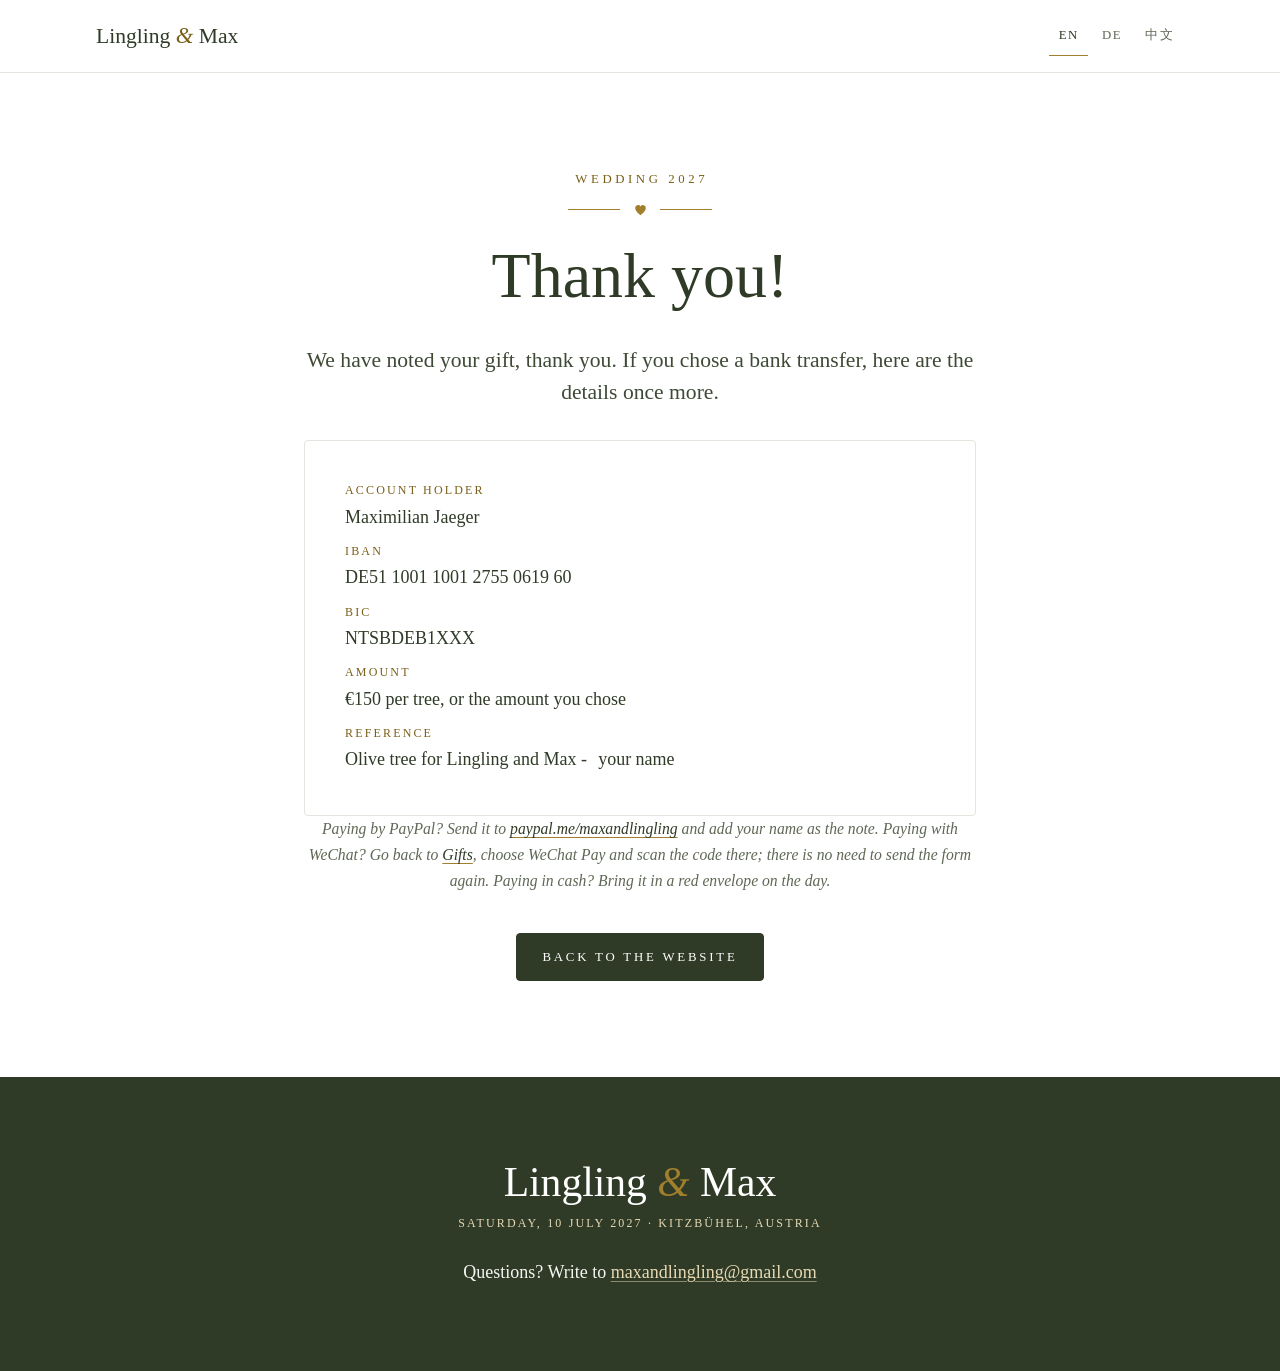
==== thanks-trees.html @ e408e4a8 "Fixes from the review of WeChat Pay, the rooms question and the QR codes - RSVP: the rooms question " ====
<!DOCTYPE html>
<html lang="en" class="no-js">
<head>
  <meta charset="utf-8">
  <meta name="viewport" content="width=device-width, initial-scale=1">
  <title>Thank you for your gift — Lingling &amp; Max</title>
  <meta name="description" content="Your gift has been noted by Lingling and Max.">
  <meta name="robots" content="noindex">
  <meta name="color-scheme" content="only light">
  <meta name="theme-color" content="#ffffff">
  <link rel="icon" href="images/favicon.png" type="image/png" sizes="32x32">
  <link rel="icon" href="images/favicon.svg" type="image/svg+xml">
  <link rel="apple-touch-icon" href="images/apple-touch-icon.png">
  <script src="js/head.js"></script>
  <link rel="stylesheet" href="css/styles.css">
</head>
<body>
<header class="site-header">
  <div class="site-header__inner">
    <a class="brand" href="/">Lingling <span class="amp">&amp;</span> Max</a>
    <div class="lang-toggle js-only" role="group" aria-label="Language / Sprache / 语言">
      <button type="button" class="lang-toggle__btn" data-set-lang="en" aria-pressed="true">EN</button>
      <button type="button" class="lang-toggle__btn" data-set-lang="de" aria-pressed="false">DE</button>
      <button type="button" class="lang-toggle__btn" data-set-lang="zh" aria-pressed="false">中文</button>
    </div>
  </div>
</header>

<main class="page" id="main">
  <div class="page__card">
    <p class="eyebrow"><span lang="en">Wedding 2027</span><span lang="de">Hochzeit 2027</span><span lang="zh-Hans">2027 婚礼</span></p>
    <div class="ornament" aria-hidden="true"><span></span><svg viewBox="0 0 24 24" width="15" height="15"><path d="M12 21s-8.5-5.4-8.5-11.3A4.6 4.6 0 0 1 12 7a4.6 4.6 0 0 1 8.5 2.7C20.5 15.6 12 21 12 21z" fill="currentColor"/></svg><span></span></div>
    <h1><span lang="en">Thank you!</span><span lang="de">Danke!</span><span lang="zh-Hans">谢谢！</span></h1>
    <p class="lead" lang="en">We have noted your gift, thank you. If you chose a bank transfer, here are the details once more.</p>
    <p class="lead" lang="de">Wir haben euer Geschenk notiert, danke. Falls ihr per Überweisung zahlt, hier noch einmal die Daten.</p>
    <p class="lead" lang="zh-Hans">我们已记下您的心意，谢谢。如果您选择银行转账，这里再列一次转账信息。</p>
    <dl class="bank panel">
      <div class="bank__row"><dt><span lang="en">Account holder</span><span lang="de">Kontoinhaber</span><span lang="zh-Hans">收款人</span></dt><dd>Maximilian Jaeger</dd></div>
      <div class="bank__row"><dt>IBAN</dt><dd>DE51 1001 1001 2755 0619 60</dd></div>
      <div class="bank__row"><dt>BIC</dt><dd>NTSBDEB1XXX</dd></div>
      <div class="bank__row"><dt><span lang="en">Amount</span><span lang="de">Betrag</span><span lang="zh-Hans">金额</span></dt><dd><span lang="en">€150 per tree, or the amount you chose</span><span lang="de">150 € pro Baum oder euer gewählter Betrag</span><span lang="zh-Hans">每棵 150 欧元，或您自选的金额</span></dd></div>
      <div class="bank__row"><dt><span lang="en">Reference</span><span lang="de">Verwendungszweck</span><span lang="zh-Hans">转账附言</span></dt><dd data-reference>Olive tree for Lingling and Max - <span lang="en">your name</span><span lang="de">euer Name</span><span lang="zh-Hans">您的名字</span></dd></div>
    </dl>
    <p class="note"><span lang="en">Paying by PayPal? Send it to <a data-paypal="https://paypal.me/maxandlingling" href="https://paypal.me/maxandlingling" target="_blank" rel="noopener">paypal.me/maxandlingling</a> and add your name as the note. Paying with WeChat? Go back to <a href="/#gifts">Gifts</a>, choose WeChat Pay and scan the code there; there is no need to send the form again. Paying in cash? Bring it in a red envelope on the day.</span><span lang="de">Ihr zahlt per PayPal? Sendet den Betrag an <a data-paypal="https://paypal.me/maxandlingling" href="https://paypal.me/maxandlingling" target="_blank" rel="noopener">paypal.me/maxandlingling</a> und gebt euren Namen als Nachricht an. Ihr zahlt mit WeChat? Geht zurück zu <a href="/#gifts">Geschenke</a>, wählt WeChat Pay und scannt dort den Code; das Formular müsst ihr nicht noch einmal senden. Bar? Bringt den Umschlag am Hochzeitstag mit.</span><span lang="zh-Hans">用 PayPal？请付款至 <a data-paypal="https://paypal.me/maxandlingling" href="https://paypal.me/maxandlingling" target="_blank" rel="noopener">paypal.me/maxandlingling</a>，并在备注中写上您的名字。用微信支付？请回到<a href="/#gifts">“礼物”</a>部分，选择“微信支付”后扫描收款码，无需再次提交表单。付现金？婚礼当天带上红包即可。</span></p>
    <figure class="bank__qr pay__qr pay__qr--wechat" data-wechat-code hidden>
      <img src="images/wechat-pay-qr.jpg" alt="WeChat Pay QR code of Lingling" data-alt-de="WeChat-Pay-QR-Code von Lingling" data-alt-zh="Lingling 的微信收款码" width="468" height="500" loading="lazy" decoding="async">
      <figcaption><span lang="en">WeChat Pay · Lingling</span><span lang="de">WeChat Pay · Lingling</span><span lang="zh-Hans">微信支付 · Lingling</span></figcaption>
    </figure>
    <a class="btn btn--primary" href="/"><span lang="en">Back to the website</span><span lang="de">Zurück zur Website</span><span lang="zh-Hans">返回网站</span></a>
  </div>
</main>

<footer class="site-footer">
  <div class="container center">
    <p class="site-footer__names">Lingling <span class="amp">&amp;</span> Max</p>
    <p class="site-footer__date"><span lang="en">Saturday, 10 July 2027 · Kitzbühel, Austria</span><span lang="de">Samstag, 10. Juli 2027 · Kitzbühel, Österreich</span><span lang="zh-Hans">2027年7月10日 星期六 · 奥地利基茨比厄尔</span></p>
    <p class="site-footer__contact"><span lang="en">Questions? Write to</span><span lang="de">Fragen? Schreibt an</span><span lang="zh-Hans">有问题？请写信至</span> <a href="mailto:maxandlingling@gmail.com">maxandlingling@gmail.com</a></p>
  </div>
</footer>
<script src="js/main.js" defer></script>
</body>
</html>
---- css/styles.css ----
/* =====================================================================
   Lingling & Max — Wedding 2027
   Plain CSS, no build step, system fonts only.
   Design language (from Lingling's invitation, on white paper): white
   and a whisper of green-grey, deep forest green serif, gold reserved
   for the ampersand, the ornaments and the timeline; hairlines instead
   of shadows; letter-spaced capitals for eyebrows, navigation, buttons.
   Tokens and rules are documented in DESIGN_SYSTEM.md.
   ===================================================================== */

:root {
  /* paper */
  --paper: #ffffff;
  --paper-tint: #f4f6f1;      /* alternating sections: a breath of green-grey, not cream */
  --paper-sage: #e9ecdf;      /* RSVP band and selected choices */
  --paper-rgb: 255 255 255;

  /* ink — contrast on white: green 12.3:1, green-body 9.4:1, green-muted 5.7:1, gold-text 6.0:1 */
  --green: #2f3b27;
  --green-deep: #243020;
  --green-body: #3f4a36;
  --green-muted: #5f6856;
  --gold-text: #7a5f18;       /* gold for small text */
  --gold: #a17f2c;            /* the ampersand, rules, hearts, timeline: 3.8:1 on white */
  --gold-ink: var(--gold);
  --gold-pale: #e6d9b4;       /* footer links on green */
  --sage: #8a9a6b;            /* icons, illustration */

  /* lines */
  --line: #e3e6de;            /* structural hairline on white */
  --line-strong: #8f978a;     /* input borders, 3.0:1 on white */

  /* type */
  --font-serif: Baskerville, "Palatino Linotype", "Book Antiqua", Palatino, Garamond, Georgia, "Times New Roman", "Songti SC", "Songti TC", "Noto Serif CJK SC", "Source Han Serif SC", SimSun, serif;
  --fs-body: 1.125rem;
  --fs-display: clamp(2.85rem, .6rem + 9vw, 7.75rem);
  --fs-1: clamp(2.1rem, 1.5rem + 2.6vw, 3.2rem);
  --fs-2: clamp(1.9rem, 1.5rem + 1.6vw, 2.6rem);
  --fs-3: clamp(1.55rem, 1.25rem + 1.2vw, 2.1rem);
  --fs-4: 1.3rem;
  --fs-lead: clamp(1.15rem, 1.05rem + .5vw, 1.35rem);
  --label-s: .75rem;  --track-s: .18em;   /* metadata: card meta, dress label, bank dt, countdown, tab dates */
  --label-m: .8rem;   --track-m: .22em;   /* navigation, buttons */
  --label-l: .8rem;   --track-l: .28em;   /* eyebrows */

  /* space */
  --s1: .25rem; --s2: .5rem; --s3: .75rem; --s4: 1rem; --s5: 1.5rem; --s6: 2rem; --s7: 3rem; --s8: 4rem;
  --space-section: clamp(4rem, 3rem + 5vw, 7rem);
  --space-head: clamp(2rem, 1.5rem + 2vw, 3.25rem);
  --pad-panel: clamp(1.5rem, 1rem + 2vw, 2.5rem);

  /* layout */
  --container: 72rem;
  --narrow: 48rem;
  --measure: 42rem;
  --radius: 4px;
  --radius-s: 2px;
  --shadow-header: 0 8px 24px -20px rgba(47, 59, 39, .5);
  --focus-ring: 2px solid var(--gold-text);
  --sky-pale: #f3f6f7;
  --sky: #d6e3ec;
  --ease: cubic-bezier(.2, .7, .2, 1);
  --header-h: 5.75rem;        /* two-row header on small screens */
}
@media (min-width: 66em) { :root { --header-h: 4.5rem; } }

/* ---------- Reset & base ---------- */
*, *::before, *::after { box-sizing: border-box; }

html {
  color-scheme: only light;
  -webkit-text-size-adjust: 100%;
  scroll-padding-top: calc(var(--header-h) + .75rem);
}
@media (prefers-reduced-motion: no-preference) { html { scroll-behavior: smooth; } }

body {
  margin: 0;
  background: var(--paper);
  color: var(--green-body);
  font-family: var(--font-serif);
  font-size: var(--fs-body);
  line-height: 1.65;
  overflow-x: hidden;
}

img, svg { display: block; max-width: 100%; }
img { height: auto; }
[hidden] { display: none !important; }

h1, h2, h3, h4 {
  font-family: var(--font-serif);
  font-weight: 400;
  line-height: 1.1;
  margin: 0 0 .5em;
  color: var(--green);
  text-wrap: balance;
}
h2 { font-size: var(--fs-1); }
h3 { font-size: var(--fs-2); }
h4 { font-size: var(--fs-4); }

p { margin: 0 0 1em; }
p:last-child { margin-bottom: 0; }

a { color: var(--green); text-decoration-color: var(--gold); text-decoration-thickness: 1px; text-underline-offset: .18em; }
a:hover { color: var(--gold-text); text-decoration-color: currentColor; }

:focus-visible { outline: 2px solid var(--gold-text); outline-offset: 3px; }
::selection { background: var(--paper-sage); }

.amp { font-style: italic; color: var(--gold-ink); font-weight: 400; }
.brand .amp, .welcome__sign .amp { color: var(--gold-text); } /* text-size ampersands need 4.5:1 */
.center { text-align: center; }
.visually-hidden { position: absolute; width: 1px; height: 1px; margin: -1px; padding: 0; overflow: hidden; clip: rect(0 0 0 0); white-space: nowrap; border: 0; }

.container { width: 100%; max-width: var(--container); margin-inline: auto; padding-inline: var(--s4); }
.container--narrow { max-width: var(--narrow); }
.container--measure { max-width: var(--measure); }
@media (min-width: 40em) { .container { padding-inline: var(--s6); } }

/* Letter-spaced capitals: the invitation's signature, in three sizes */
.eyebrow {
  font-size: var(--label-l); letter-spacing: var(--track-l); text-transform: uppercase;
  color: var(--gold-text); margin: 0 0 var(--s3); padding-left: var(--track-l);
}

.lead {
  font-size: var(--fs-lead);
  line-height: 1.5;
  color: var(--green-body);
  text-wrap: pretty;
}
.lead--quote { font-style: italic; color: var(--green-muted); }
.note { font-style: italic; color: var(--green-muted); font-size: .98rem; }

.address { color: var(--green-muted); line-height: 1.5; }
.code {
  font-family: var(--font-serif); letter-spacing: .14em; color: var(--green);
  background: var(--paper-sage); border: 1px solid var(--line); border-radius: var(--radius-s);
  padding: .1em .5em; white-space: nowrap;
}

/* Gold rule with a heart: bookends (hero, RSVP, footer) */
.ornament { display: flex; align-items: center; justify-content: center; gap: .8rem; color: var(--gold); margin: 0 0 var(--s5); }
.ornament span { display: block; width: 3.25rem; height: 1px; background: currentColor; }
.ornament svg { flex: none; }

/* Panels: one base for every card */
.panel { background: var(--paper); border: 1px solid var(--line); border-radius: var(--radius); padding: var(--pad-panel); }

/* ---------- Language switching ----------
   Each text exists three times (en, de, zh-Hans). Inactive copies are hidden; JS sets <html data-lang>.
   `display: revert` restores the browser default for the element (block for <p>, inline for <span>…). */
body [lang="de"], body [lang|="zh"] { display: none; }
html[data-lang="de"] body [lang="en"], html[data-lang="de"] body [lang|="zh"] { display: none; }
html[data-lang="de"] body [lang="de"] { display: revert; }
html[data-lang="zh"] body [lang="en"], html[data-lang="zh"] body [lang="de"] { display: none; }
html[data-lang="zh"] body [lang|="zh"] { display: revert; }
/* Chinese: no synthesised italics, lighter tracking, a 12 px floor */
html[data-lang="zh"] body { font-style: normal; }
html[data-lang="zh"] [lang|="zh"], html[data-lang="zh"] .form__input::placeholder, html[data-lang="zh"] .lead--quote, html[data-lang="zh"] .note { font-style: normal; }
html[data-lang="zh"] { --track-s: .1em; --track-m: .14em; --track-l: .18em; --label-s: .8rem; --label-m: .85rem; font-synthesis-style: none; }
html[data-lang="zh"] :is(h1, h2, h3, h4) { line-height: 1.25; }
html[data-lang="zh"] .hero__date { letter-spacing: .15em; padding-left: .15em; }

/* ---------- JS availability ---------- */
.no-js .js-only { display: none !important; }

/* ---------- Skip link ---------- */
.skip-link {
  position: absolute; left: var(--s4); top: -4rem; z-index: 100;
  background: var(--green); color: var(--paper); padding: .6rem 1rem; border-radius: var(--radius); text-decoration: none;
  transition: top .2s var(--ease);
}
.skip-link:focus { top: var(--s4); }

/* ---------- Header / nav ---------- */
.site-header {
  position: sticky; top: 0; z-index: 50;
  background: rgb(var(--paper-rgb) / .9);
  -webkit-backdrop-filter: blur(12px);
  backdrop-filter: blur(12px);
  border-bottom: 1px solid var(--line);
  transition: box-shadow .3s var(--ease);
}
.site-header.is-scrolled { box-shadow: var(--shadow-header); }

.site-header__inner {
  max-width: var(--container); margin-inline: auto;
  display: grid; grid-template-columns: 1fr auto auto; align-items: center; column-gap: var(--s3);
  padding: .55rem var(--s4) 0;
}
.brand { font-size: 1.35rem; color: var(--green); text-decoration: none; white-space: nowrap; line-height: 1; }
.brand .amp { font-size: 1.05em; }

.site-header__rsvp { font-size: var(--label-s); letter-spacing: var(--track-s); padding: .55rem .9rem; white-space: nowrap; }
.lang-toggle { flex-shrink: 0; }

.lang-toggle { display: inline-flex; gap: var(--s1); }
.lang-toggle__btn {
  appearance: none; border: 0; background: transparent; font: inherit;
  font-size: var(--label-m); letter-spacing: .12em; padding: .55rem .6rem; min-height: 2.5rem;
  color: var(--green-muted); cursor: pointer; border-bottom: 1px solid transparent;
  transition: color .2s var(--ease), border-color .2s var(--ease);
}
.lang-toggle__btn[aria-pressed="true"] { color: var(--green); border-bottom-color: var(--gold); }
.lang-toggle__btn:not([aria-pressed="true"]):hover { color: var(--green); }

.site-nav {
  grid-column: 1 / -1; overflow-x: auto; -webkit-overflow-scrolling: touch; scrollbar-width: none;
  margin-inline: calc(-1 * var(--s4)); padding-inline: var(--s4);
  -webkit-mask-image: linear-gradient(90deg, transparent, #000 1rem, #000 calc(100% - 1.5rem), transparent);
  mask-image: linear-gradient(90deg, transparent, #000 1rem, #000 calc(100% - 1.5rem), transparent);
}
.site-nav::-webkit-scrollbar { display: none; }
.site-nav__list { list-style: none; margin: 0; padding: 0; display: flex; gap: var(--s1); width: max-content; }
.site-nav__list a {
  display: inline-block; padding: .55rem .5rem .65rem;
  font-size: var(--label-m); letter-spacing: var(--track-m); text-transform: uppercase;
  color: var(--green); text-decoration: none; border-bottom: 1px solid transparent; white-space: nowrap;
  transition: color .2s var(--ease), border-color .2s var(--ease);
}
.site-nav__list a:hover { color: var(--gold-text); }
.site-nav__list a:focus-visible { outline-offset: -3px; }
.site-nav__list a[aria-current] { color: var(--gold-text); border-bottom-color: var(--gold); }
.site-nav__list a .site-nav__long { display: none; }

@media (min-width: 66em) {
  .site-header__inner { grid-template-columns: auto minmax(0, 1fr) auto auto; padding: 0 var(--s6); min-height: 4.5rem; }
  .brand { grid-column: 1; }
  .site-nav { grid-column: 2; grid-row: 1; justify-self: center; max-width: 100%; min-width: 0; margin: 0; padding: 0 var(--s4); }
  .site-nav__list { gap: .35rem; }
  .site-nav__list a { padding: 1.55rem .65rem; }
  .site-nav__list a .site-nav__long { display: inline; }
  .site-nav__list a .site-nav__short { display: none; }
  .site-header__rsvp { grid-column: 3; }
  .lang-toggle { grid-column: 4; }
}

/* ---------- Hero ----------
   Text on white, the landscape as a band underneath (like the card). */
.hero {
  --band: clamp(16rem, 91vw, 44rem);
  position: relative; isolation: isolate; overflow: hidden; text-align: center;
  display: grid; grid-template-rows: 1fr var(--band);
  min-height: calc(100vh - var(--header-h));
  min-height: calc(100svh - var(--header-h));
  background: linear-gradient(180deg, var(--paper) 0%, var(--sky-pale) 55%, var(--sky) 100%);
}
.hero__art { grid-row: 2; width: 100%; height: var(--band); object-fit: cover; object-position: center 35%; }
.hero::before {
  content: ""; position: absolute; left: 0; right: 0; z-index: 1; pointer-events: none;
  top: calc(100% - var(--band) - 1px); height: clamp(4rem, 12vw, 9rem);
  background: linear-gradient(180deg, var(--sky) 0%, rgba(214, 227, 236, 0) 100%);
}
.hero__olive { position: absolute; z-index: 0; width: clamp(7rem, 11vw, 10rem); opacity: .6; }
.hero__olive--left { left: -1.25rem; top: 1rem; transform: rotate(8deg); }
.hero__olive--right { right: -1.25rem; top: 1rem; transform: scaleX(-1) rotate(8deg); }
@media (max-width: 49.99em) { .hero__olive { display: none; } }

.hero__content {
  grid-row: 1; align-self: center; justify-self: center; max-width: 58rem;
  padding: clamp(2.5rem, 1.5rem + 3vw, 4rem) var(--s4) var(--s6);
}
.hero__eyebrow { margin-bottom: var(--s4); }
.ornament--hero { margin-bottom: var(--s5); }
.hero__names { font-size: var(--fs-display); line-height: 1; margin: 0 0 .2em; letter-spacing: -.01em; }
.hero__names .amp { font-size: .92em; margin-inline: .02em; }
.hero__date {
  font-size: clamp(1.1rem, 1rem + .8vw, 1.6rem); letter-spacing: .28em; text-transform: uppercase; color: var(--gold-text);
  margin: 0 0 var(--s4); padding-left: .28em;
}
.hero__headline { font-style: italic; font-size: clamp(1.3rem, 1.1rem + 1vw, 1.9rem); color: var(--green); margin: 0 0 var(--s3); }
.hero__place { color: var(--green-muted); margin-bottom: var(--s5); }
.hero__place .nowrap { white-space: nowrap; }
.hero__place .hero__line { display: block; }

.countdown { display: flex; justify-content: center; gap: clamp(1rem, 5vw, 3rem); margin: 0 auto var(--s5); }
.countdown__unit { display: flex; flex-direction: column; align-items: center; min-width: 3.4rem; }
.countdown__value { font-size: clamp(2rem, 1.2rem + 3.6vw, 3.25rem); line-height: 1; font-variant-numeric: tabular-nums; color: var(--green); min-width: 2ch; text-align: center; }
.countdown__value[data-unit="days"] { min-width: 3ch; }
.countdown__label { font-size: var(--label-s); letter-spacing: var(--track-s); text-transform: uppercase; color: var(--gold-text); margin-top: .45rem; }
.countdown__done { font-style: italic; font-size: clamp(1.5rem, 1.2rem + 1.6vw, 2.25rem); color: var(--gold-text); margin-bottom: var(--s5); }

.hero__actions { display: flex; flex-wrap: wrap; justify-content: center; gap: var(--s3); }
.hero__actions .btn { flex: 1 1 11rem; max-width: 18rem; }

@media (prefers-reduced-motion: no-preference) {
  .hero__content > * { animation: rise .9s var(--ease) both; }
  .hero__content > :nth-child(2) { animation-delay: .06s; }
  .hero__content > :nth-child(3) { animation-delay: .12s; }
  .hero__content > :nth-child(4) { animation-delay: .18s; }
  .hero__content > :nth-child(5) { animation-delay: .24s; }
  .hero__content > :nth-child(n+6) { animation-delay: .32s; }
  @keyframes rise { from { opacity: 0; transform: translateY(12px); } to { opacity: 1; transform: none; } }
  .hero.is-settled .hero__content > * { animation: none; }
}

/* ---------- Buttons ---------- */
.btn {
  display: inline-flex; align-items: center; justify-content: center; gap: .55rem;
  padding: .95rem 1.6rem; border-radius: var(--radius);
  font: inherit; font-size: var(--label-m); letter-spacing: var(--track-m); text-transform: uppercase; line-height: 1.2;
  text-decoration: none; border: 1px solid transparent; cursor: pointer; min-height: 2.75rem;
  transition: background .2s var(--ease), color .2s var(--ease), border-color .2s var(--ease);
}
.btn--primary { background: var(--green); color: var(--paper); border-color: var(--green); }
.btn--primary:hover { background: var(--green-deep); color: #fff; }
.btn--ghost { background: var(--paper); color: var(--green); border-color: var(--green); }
.btn--ghost:hover { color: var(--gold-text); border-color: var(--gold-text); }
.btn--small { padding: .65rem 1.1rem; font-size: var(--label-s); letter-spacing: var(--track-s); min-height: 2.5rem; }
.btn__icon { flex: none; }
.btn[aria-busy="true"], .btn:disabled { opacity: .6; cursor: progress; }

/* ---------- Sections ---------- */
.section { padding: var(--space-section) 0; background: var(--section-bg, var(--paper)); }
.section--tint { --section-bg: var(--paper-tint); }
.section--sage { --section-bg: var(--paper-sage); }
.section--compact { padding: var(--s7) 0; }
.section__head { margin-bottom: var(--space-head); }
.section__head .lead { max-width: var(--measure); margin-inline: auto; }
.section__head h2 { margin-bottom: var(--s3); }
.section__head .lead { margin-top: var(--s3); }

/* ---------- Welcome ---------- */
.welcome__text { max-width: var(--measure); margin-inline: auto; }
.welcome__sign { margin-top: var(--s5); font-style: italic; color: var(--green); }

/* ---------- Schedule: all days stacked ---------- */
.day { max-width: var(--narrow); margin-inline: auto; }
.day + .day { margin-top: var(--s7); padding-top: var(--s7); border-top: 1px solid var(--line); }
.day__head { margin-bottom: var(--s6); text-align: center; }
.day__title { font-size: var(--fs-2); margin-bottom: var(--s2); }
.day__meta { display: flex; flex-wrap: wrap; justify-content: center; gap: .25rem 1rem; color: var(--green-muted); margin-bottom: var(--s3); }
.day__time { color: var(--green); font-variant-numeric: tabular-nums; }
.dress {
  display: inline-flex; flex-wrap: wrap; justify-content: center; align-items: baseline; gap: .25rem .6rem;
  font-size: .98rem; color: var(--green-muted);
  border-top: 1px solid var(--line); border-bottom: 1px solid var(--line); padding: .45rem 1rem; text-wrap: balance;
}
.dress__label { font-size: var(--label-s); letter-spacing: var(--track-s); text-transform: uppercase; color: var(--gold-text); }

/* Timeline — times on the left, a gold line with icon medallions */
.timeline { list-style: none; margin: 0; padding: 0; position: relative; }
.timeline::before { content: ""; position: absolute; left: 5.9rem; top: 1.2rem; bottom: 1.2rem; width: 1px; background: var(--gold); opacity: .65; }
.timeline__item { display: grid; grid-template-columns: 4rem 1fr; gap: 3.3rem; padding: var(--s4) 0; position: relative; }
.timeline__icon {
  position: absolute; left: calc(5.9rem - 1.1rem); top: calc(var(--s4) + .15rem);
  width: 2.2rem; height: 2.2rem; border-radius: 50%; background: var(--paper); border: 1px solid var(--gold);
  display: grid; place-items: center; color: var(--sage);
}
.timeline__icon svg { width: 1.35rem; height: 1.35rem; }
.timeline__time { font-size: 1.2rem; line-height: 1.4; font-variant-numeric: tabular-nums; color: var(--green); text-align: right; }
.timeline__when { display: flex; flex-direction: column; align-items: flex-end; }
.timeline .timeline__time--word { display: block; font-size: var(--label-s); letter-spacing: var(--track-s); text-transform: uppercase; color: var(--gold-text); line-height: 1.35; padding-top: .45rem; max-width: 6.5rem; }
.timeline__until { font-size: var(--label-m); color: var(--green-muted); font-variant-numeric: tabular-nums; white-space: nowrap; }
.timeline__body { min-width: 0; padding-top: .2rem; }
.timeline__title { margin-bottom: .1rem; font-size: var(--fs-4); }
.timeline__place { font-size: var(--label-s); letter-spacing: var(--track-s); text-transform: uppercase; color: var(--gold-text); margin-bottom: .35rem; }
@media (min-width: 40em) {
  .timeline::before { left: 6.9rem; }
  .timeline__item { grid-template-columns: 4.75rem 1fr; gap: 3.7rem; padding: 1.15rem 0; }
  .timeline__icon { left: calc(6.9rem - 1.2rem); top: calc(1.15rem + .1rem); width: 2.4rem; height: 2.4rem; }
  .timeline__time { font-size: 1.4rem; line-height: 1.3; }
}

/* ---------- Venue & travel ---------- */
.venue { display: grid; gap: var(--s5); }
.venue__card .btn { margin-top: var(--s4); }
.venue__name { font-size: var(--fs-2); }
.travel__title { margin-bottom: var(--s5); font-size: var(--fs-3); }
.travel__list { margin: 0; display: grid; gap: var(--s5); }
.travel__item dt { display: flex; align-items: center; gap: .6rem; color: var(--green); font-size: 1.15rem; margin-bottom: .2rem; }
.travel__icon { color: var(--sage); flex: none; }
.travel__item dd { margin: 0; color: var(--green-body); padding-left: calc(22px + .6rem); }
@media (min-width: 50em) {
  .venue { grid-template-columns: minmax(0, 5fr) minmax(0, 7fr); gap: clamp(2rem, 2rem + 2vw, 4rem); align-items: start; }
}

/* ---------- Cards (hotels) ---------- */
.cards { list-style: none; margin: 0; padding: 0; display: grid; gap: var(--s5); }
.card { display: flex; flex-direction: column; gap: var(--s2); }
.card > p { margin: 0; }
.card__meta { font-size: var(--label-s); letter-spacing: var(--track-s); text-transform: uppercase; color: var(--gold-text); }
.card__title { margin-bottom: .1rem; font-size: var(--fs-3); }
.card > .card__links { display: flex; flex-wrap: wrap; gap: .25rem 1.1rem; margin-top: auto; padding-top: var(--s3); border-top: 1px solid var(--line); }
.card__links a { padding-block: .25rem; }
@media (min-width: 50em) {
  .cards { grid-template-columns: repeat(3, minmax(0, 1fr)); }
  .cards--2 { grid-template-columns: repeat(2, minmax(0, 1fr)); max-width: 54rem; margin-inline: auto; }
  .cards--1 { grid-template-columns: 1fr; max-width: 30rem; margin-inline: auto; }
}

/* ---------- Where to stay ---------- */
.stay { display: grid; gap: var(--s5); max-width: var(--narrow); margin-inline: auto; }
.stay__title { font-size: var(--fs-3); margin-bottom: var(--s3); }
.stay__code {
  color: var(--green); letter-spacing: .06em; background: var(--paper-sage); border: 1px solid var(--line);
  border-radius: var(--radius-s); padding: .1em .45em; -webkit-box-decoration-break: clone; box-decoration-break: clone;
}
.stay__list { margin: var(--s4) 0 0; display: grid; gap: .7rem; }
.stay__row { display: grid; gap: .1rem; }
.stay__row dt { font-size: var(--label-s); letter-spacing: var(--track-s); text-transform: uppercase; color: var(--gold-text); }
.stay__row dd { margin: 0; color: var(--green); overflow-wrap: anywhere; }
.stay__book .note, .stay__book .btn { margin-top: var(--s4); }
.stay__price { display: flex; flex-wrap: wrap; align-items: baseline; gap: .35rem .6rem; margin-bottom: var(--s3); }
.stay__amount { font-size: var(--fs-2); line-height: 1; color: var(--green); font-weight: 400; font-variant-numeric: tabular-nums; }
.stay__per { color: var(--green-muted); }
.stay__included { list-style: none; margin: 0 0 var(--s3); padding: 0; display: grid; gap: .3rem; }
.stay__included li { position: relative; padding-left: 1.4rem; }
.stay__included li::before { content: ""; position: absolute; left: 0; top: .8em; width: .7rem; height: 1px; background: var(--gold); }
.stay__capacity { color: var(--green-muted); font-size: .98rem; }
.stay__subtitle { margin: var(--s6) 0 0; }
.stay__policy dd { color: var(--green-body); }
.stay__closing { margin-top: var(--s5); font-style: italic; color: var(--green); }
html[data-lang="zh"] .stay__closing { font-style: normal; }
@media (min-width: 50em) {
  .stay { max-width: none; grid-template-columns: minmax(0, 5fr) minmax(0, 7fr); gap: clamp(2rem, 2rem + 2vw, 4rem); align-items: start; }
}

/* ---------- Gallery ---------- */
.gallery { list-style: none; margin: 0; padding: 0; display: grid; grid-template-columns: repeat(2, minmax(0, 1fr)); gap: var(--s3); }
.gallery__link { display: block; border-radius: var(--radius); overflow: hidden; background: var(--paper-tint); aspect-ratio: 4 / 3; border: 1px solid var(--line); padding: 4px; }
.gallery__link img { width: 100%; height: 100%; object-fit: cover; border-radius: var(--radius-s); }
.gallery__link:hover { border-color: var(--gold); }
.gallery__credit { margin-top: var(--s4); text-align: center; font-size: .85rem; font-style: italic; color: var(--green-muted); }
@media (min-width: 40em) { .gallery { grid-template-columns: repeat(3, minmax(0, 1fr)); gap: var(--s5); } }

/* Lightbox */
.lightbox {
  border: 0; padding: 0; margin: 0; width: 100vw; height: 100vh; height: 100dvh;
  max-width: none; max-height: none; background: transparent; color: var(--paper); overflow: hidden;
}
.lightbox::backdrop { background: rgba(31, 38, 25, .95); }
.lightbox[open] { display: grid; place-items: center; }
.lightbox__figure { margin: 0; max-width: 100%; padding: 3.5rem 1rem 1.5rem; display: grid; justify-items: center; gap: .9rem; }
.lightbox__img { max-width: min(92vw, 1100px); max-height: 72vh; max-height: 72dvh; width: auto; height: auto; object-fit: contain; }
.lightbox__caption { font-style: italic; font-size: 1.15rem; text-align: center; color: var(--gold-pale); }
.lightbox__btn {
  position: absolute; appearance: none; border: 1px solid rgba(230, 217, 180, .45); background: rgba(255, 255, 255, .06);
  color: var(--paper); width: 2.75rem; height: 2.75rem; border-radius: 50%; display: grid; place-items: center; cursor: pointer;
}
.lightbox__btn:hover { background: rgba(255, 255, 255, .18); }
.lightbox :focus-visible { outline-color: var(--gold-pale); }
.lightbox__close { top: .75rem; right: .75rem; }
.lightbox__prev { left: .5rem; top: 50%; transform: translateY(-50%); }
.lightbox__next { right: .5rem; top: 50%; transform: translateY(-50%); }
@media (min-width: 66em) { .lightbox__close { top: 1.25rem; right: 1.25rem; } .lightbox__prev { left: 1.5rem; } .lightbox__next { right: 1.5rem; } }

/* ---------- Gifts: olive trees ---------- */
/* The photo of the tree with the plaque sits above the text as a framed band */
.olive { display: grid; gap: var(--s6); max-width: 60rem; margin-inline: auto; }
.olive__art img { width: 100%; aspect-ratio: 3 / 2; object-fit: cover; object-position: 50% 46%; border: 1px solid var(--line); border-radius: var(--radius); padding: 4px; background: var(--paper); }
.olive__body { width: 100%; max-width: var(--narrow); margin-inline: auto; }
.olive__title { margin-bottom: var(--s3); font-size: var(--fs-3); }
@media (min-width: 50em) {
  .olive__art img { aspect-ratio: 2 / 1; }
}

.olive-form { margin-top: var(--s5); padding-top: var(--s5); border-top: 1px solid var(--line); display: grid; gap: var(--s5); }
.olive-form__pick { display: flex; flex-wrap: wrap; align-items: flex-end; gap: var(--s4) var(--s6); }
.stepper { display: inline-flex; align-items: stretch; border: 1px solid var(--line-strong); border-radius: var(--radius-s); background: var(--paper); }
.stepper__btn { appearance: none; border: 0; background: transparent; width: 2.75rem; min-height: 2.75rem; font: inherit; font-size: 1.35rem; line-height: 1; color: var(--green); cursor: pointer; }
.stepper__btn:hover { color: var(--gold-text); background: var(--paper-sage); }
.stepper__btn:focus-visible { outline-offset: -3px; }
.stepper__select:focus-visible { outline: var(--focus-ring); outline-offset: -2px; }
.stepper__select { border: 0; border-radius: 0; background: var(--paper); text-align: center; width: 4.5rem; max-width: none; padding-inline: .5rem; }
.js .stepper__select { border-inline: 1px solid var(--line-strong); }
.olive-form__total { margin: 0; padding-bottom: .25rem; }
.olive-form__total-label { font-size: var(--label-s); letter-spacing: var(--track-s); text-transform: uppercase; color: var(--gold-text); }
.olive-form__total strong { font-size: 1.7rem; line-height: 1; color: var(--green); font-weight: 400; margin-inline: .3rem; font-variant-numeric: tabular-nums; }
.olive-form__per { color: var(--green-muted); font-size: .95rem; }

.pay { background: var(--paper-tint); border: 1px solid var(--line); border-radius: var(--radius); padding: var(--s4) 1.2rem; container-type: inline-size; }
.pay__grid { display: grid; gap: var(--s5); justify-items: start; }
@container (min-width: 30rem) { .pay__grid { grid-template-columns: minmax(0, 1fr) auto; align-items: start; } }
.bank { margin: 0; display: grid; gap: .6rem; }
.bank__row { display: grid; gap: .1rem; }
.bank__row dt { font-size: var(--label-s); letter-spacing: var(--track-s); text-transform: uppercase; color: var(--gold-text); }
.bank__row dd { margin: 0; display: flex; flex-wrap: wrap; align-items: center; gap: .35rem .7rem; color: var(--green); font-variant-numeric: tabular-nums; overflow-wrap: anywhere; }
.copy {
  appearance: none; font: inherit; font-size: var(--label-s); letter-spacing: var(--track-s); text-transform: uppercase;
  padding: .45rem .7rem; min-height: 2.25rem; border: 1px solid var(--green-muted); border-radius: var(--radius-s); background: var(--paper); color: var(--green); cursor: pointer;
}
.copy:hover { border-color: var(--gold-text); color: var(--gold-text); }
.bank__qr { margin: 0; display: grid; justify-items: center; gap: .5rem; text-align: center; max-width: 12.5rem; }
.bank__qr canvas { image-rendering: pixelated; border: 6px solid var(--paper); outline: 1px solid var(--line); }
.bank__qr figcaption { font-size: .85rem; color: var(--green-muted); }
/* The transfer QR code is for scanning from a computer screen; the PayPal code shows everywhere */
@media (max-width: 49.99em) { .bank__qr:not(.pay__qr) { display: none; } }
.pay__hint { color: var(--green-muted); font-size: .98rem; margin: 0; }
.pay--paypal .btn { margin-bottom: var(--s3); }
@supports selector(:has(a)) {
  .pay { display: none; }
  .olive-form:has(#pay-transfer:checked) .pay--transfer,
  .olive-form:has(#pay-paypal:checked) .pay--paypal,
  .olive-form:has(#pay-wechat:checked) .pay--wechat,
  .olive-form:has(#pay-cash:checked) .pay--cash { display: block; }
  .form:has(#rsvp-no:checked) .form__row--attending { display: none; }
}

/* ---------- Forms ---------- */
.form { display: grid; gap: var(--s5); }
.form__honeypot { position: absolute; left: -10000px; width: 1px; height: 1px; overflow: hidden; }
.form__row { display: grid; gap: .4rem; }
.form__fieldset { border: 0; margin: 0; padding: 0; min-width: 0; }
.form__label { font-size: 1rem; color: var(--green); letter-spacing: .01em; }
.form__optional { color: var(--green-muted); font-size: .9rem; }
.form__intro { color: var(--green-muted); font-size: .95rem; margin: 0; }
.form__input {
  font: inherit; width: 100%; padding: .75rem .9rem;
  border: 1px solid var(--line-strong); border-radius: var(--radius-s); background: var(--paper); color: var(--green);
  transition: border-color .2s var(--ease);
}
.form__input:focus-visible { outline: var(--focus-ring); outline-offset: 0; border-color: var(--gold-text); }
.form__input:user-invalid { border-color: var(--gold-text); box-shadow: inset 0 0 0 1px var(--gold-text); }
.form__input::placeholder { color: var(--green-muted); }
textarea.form__input { resize: vertical; min-height: 3.5rem; }
select.form__input { max-width: 8rem; }

.form__choices { display: flex; flex-wrap: wrap; gap: .6rem; }
.choice {
  display: inline-flex; align-items: center; gap: .6rem; padding: .7rem 1.1rem .7rem .85rem; min-height: 2.75rem;
  border: 1px solid var(--line-strong); border-radius: var(--radius-s); background: var(--paper); color: var(--green); cursor: pointer;
  transition: border-color .2s var(--ease), background .2s var(--ease);
}
.choice:hover { border-color: var(--green); }
.choice:has(input:checked) { border-color: var(--green); background: var(--paper-sage); box-shadow: inset 0 0 0 1px var(--green); }
.choice input { accent-color: var(--green); margin: 0; width: 1.1rem; height: 1.1rem; }
.choice input:focus-visible { outline: none; }
.choice:has(input:focus-visible) { outline: 2px solid var(--gold-text); outline-offset: 2px; }

/* Gift: whole trees or an own amount. With JavaScript the form carries data-gift;
   without it :has() reads the radio; with neither, both fields simply show. */
.js .olive-form[data-gift="trees"] .gift--amount,
.js .olive-form[data-gift="amount"] .gift--trees,
.js .olive-form[data-gift="amount"] .gift-text--trees { display: none; }
.gift-text--amount { display: none; }
.js .olive-form[data-gift="amount"] .gift-text--amount { display: inline; }
@supports selector(:has(a)) {
  .no-js .olive-form:has(#gift-trees:checked) .gift--amount,
  .no-js .olive-form:has(#gift-amount:checked) .gift--trees,
  .no-js .olive-form:has(#gift-amount:checked) .gift-text--trees { display: none; }
  .no-js .olive-form:has(#gift-amount:checked) .gift-text--amount { display: inline; }
  /* Without the script the total cannot follow an own amount: hide it rather than show the tree price */
  .no-js .olive-form:has(#gift-amount:checked) .olive-form__total,
  .no-js .olive-form:has(#gift-amount:checked) .bank__row:has([data-total]) { display: none; }
}
.amount { display: inline-flex; align-items: stretch; border: 1px solid var(--line-strong); border-radius: var(--radius-s); background: var(--paper); }
.amount__unit { display: grid; place-items: center; width: 2.75rem; font-size: 1.15rem; color: var(--green-muted); border-right: 1px solid var(--line-strong); }
.amount .amount__input { border: 0; border-radius: 0; width: 7.5rem; min-height: 2.75rem; background: transparent; font-variant-numeric: tabular-nums; }
.amount .amount__input:focus-visible { outline: var(--focus-ring); outline-offset: -2px; }
.pay__alt { margin-top: var(--s3); display: flex; flex-wrap: wrap; align-items: center; gap: .35rem .6rem; }
.pay__email { color: var(--green); overflow-wrap: anywhere; }
.pay__main { min-width: 0; }
.pay__qr img { width: 11rem; height: auto; aspect-ratio: 1; background: #fff; border: 6px solid var(--paper); outline: 1px solid var(--line); }
.pay__qr--wechat img { width: 12rem; aspect-ratio: 468 / 500; }
.page__card .pay__qr { margin: var(--s5) auto 0; } /* the WeChat code on the gift thank-you page */

.form__actions { display: grid; gap: var(--s3); justify-items: start; margin-top: var(--s1); }
.form__hint { font-size: .95rem; color: var(--green-muted); }

/* ---------- Footer ---------- */
.site-footer { background: var(--green); color: var(--paper-tint); padding: clamp(3rem, 2rem + 4vw, 5.5rem) 0; -webkit-font-smoothing: antialiased; }
.site-footer a { color: var(--gold-pale); text-decoration-color: rgba(230, 217, 180, .5); }
.site-footer a:hover { color: #fff; }
.site-footer :focus-visible { outline-color: var(--gold-pale); }
.site-footer .ornament { color: var(--gold); }
.site-footer__names { font-size: var(--fs-2); color: var(--paper); margin-bottom: var(--s2); line-height: 1.1; }
.site-footer__date { font-size: var(--label-s); letter-spacing: var(--track-s); text-transform: uppercase; color: var(--gold-pale); margin-bottom: var(--s5); }
.site-footer__contact { margin-bottom: var(--s5); }
.site-footer__small { font-size: .9rem; color: rgba(246, 247, 243, .7); max-width: var(--measure); margin-inline: auto; }

/* ---------- Simple pages (thanks) ---------- */
.page { min-height: calc(100vh - var(--header-h)); min-height: calc(100svh - var(--header-h)); display: grid; place-items: center; padding: clamp(3rem, 2rem + 5vw, 6rem) var(--s4); }
.page__card { max-width: var(--measure); text-align: center; }
.page__card h1 { font-size: clamp(2.4rem, 1.6rem + 3.5vw, 4rem); }
.page__card .btn { margin-top: var(--s5); }
.page__card .panel { text-align: left; margin-top: var(--s6); }

/* ---------- Motion ---------- */
@media (prefers-reduced-motion: reduce) {
  *, *::before, *::after {
    animation-duration: .001ms !important; animation-iteration-count: 1 !important;
    transition-duration: .001ms !important; scroll-behavior: auto !important;
  }
}

/* ---------- Print ---------- */
@media print {
  .site-header, .hero__art, .hero::before, .hero__olive, .lightbox, .lang-toggle, .countdown { display: none !important; }
  .day { display: block !important; }
  .section { padding: 1.5rem 0; }
}

/* ---------- Small screens: compact header (kept last so it wins the cascade) ---------- */
@media (max-width: 39.99em) {
  .brand { font-size: 1.15rem; }
  .site-header__rsvp { padding: .5rem .6rem; min-height: 2.25rem; letter-spacing: .12em; }
  .lang-toggle { gap: 0; }
  .lang-toggle__btn { padding: .5rem .4rem; letter-spacing: .08em; white-space: nowrap; }
  .site-nav__list { gap: 0; }
  .site-nav__list a { padding: .5rem .45rem .6rem; letter-spacing: .12em; }
  .site-nav__list li:first-child { display: none; } /* Welcome sits right under the hero on phones */
}
@media (pointer: coarse) {
  .lang-toggle__btn, .copy, .site-header__rsvp, .stepper__btn { min-height: 2.75rem; }
  .lang-toggle__btn { padding-inline: .6rem; }
}
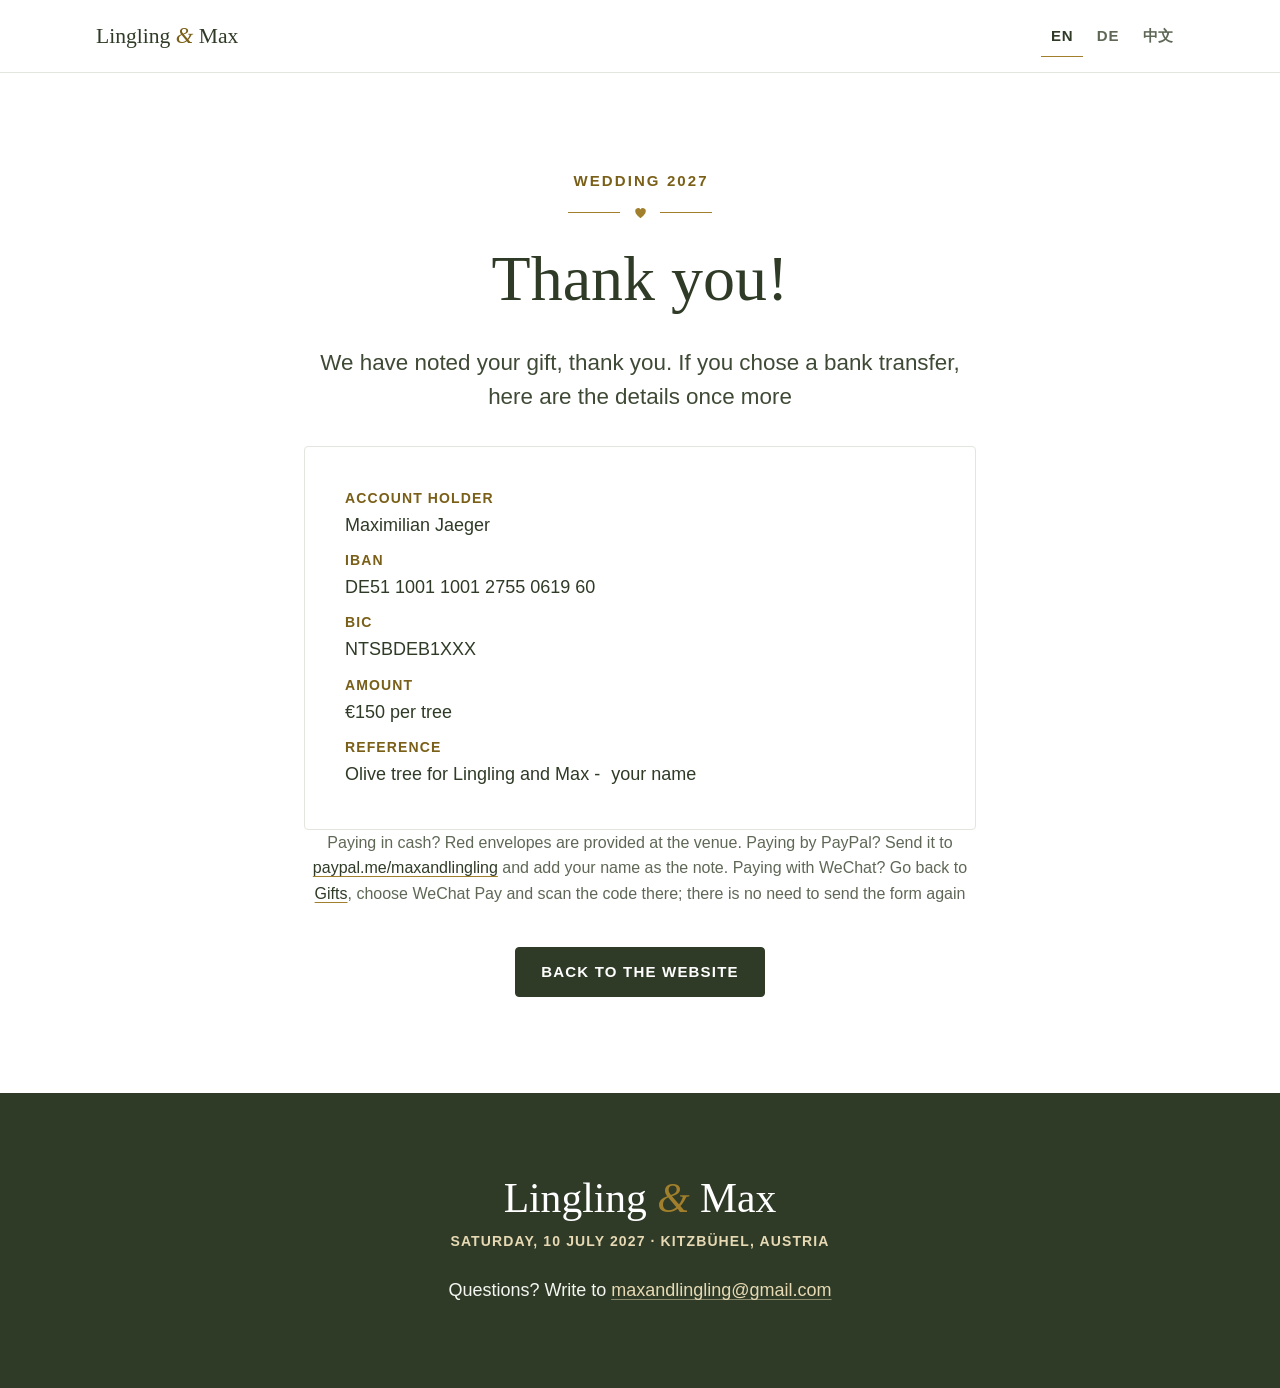
==== commit 7762606e: "Edits from the couple's list of 15 November Hero and welcome: no countdown and no "ceremony around m" ====
--- a/thanks-trees.html
+++ b/thanks-trees.html
@@ -31,17 +31,17 @@
     <p class="eyebrow"><span lang="en">Wedding 2027</span><span lang="de">Hochzeit 2027</span><span lang="zh-Hans">2027 婚礼</span></p>
     <div class="ornament" aria-hidden="true"><span></span><svg viewBox="0 0 24 24" width="15" height="15"><path d="M12 21s-8.5-5.4-8.5-11.3A4.6 4.6 0 0 1 12 7a4.6 4.6 0 0 1 8.5 2.7C20.5 15.6 12 21 12 21z" fill="currentColor"/></svg><span></span></div>
     <h1><span lang="en">Thank you!</span><span lang="de">Danke!</span><span lang="zh-Hans">谢谢！</span></h1>
-    <p class="lead" lang="en">We have noted your gift, thank you. If you chose a bank transfer, here are the details once more.</p>
-    <p class="lead" lang="de">Wir haben euer Geschenk notiert, danke. Falls ihr per Überweisung zahlt, hier noch einmal die Daten.</p>
-    <p class="lead" lang="zh-Hans">我们已记下您的心意，谢谢。如果您选择银行转账，这里再列一次转账信息。</p>
+    <p class="lead" lang="en">We have noted your gift, thank you. If you chose a bank transfer, here are the details once more</p>
+    <p class="lead" lang="de">Wir haben euer Geschenk notiert, danke. Falls ihr per Überweisung zahlt, hier noch einmal die Daten</p>
+    <p class="lead" lang="zh-Hans">我们已记下您的心意，谢谢。如果您选择银行转账，这里再列一次转账信息</p>
     <dl class="bank panel">
       <div class="bank__row"><dt><span lang="en">Account holder</span><span lang="de">Kontoinhaber</span><span lang="zh-Hans">收款人</span></dt><dd>Maximilian Jaeger</dd></div>
       <div class="bank__row"><dt>IBAN</dt><dd>DE51 1001 1001 2755 0619 60</dd></div>
       <div class="bank__row"><dt>BIC</dt><dd>NTSBDEB1XXX</dd></div>
-      <div class="bank__row"><dt><span lang="en">Amount</span><span lang="de">Betrag</span><span lang="zh-Hans">金额</span></dt><dd><span lang="en">€150 per tree, or the amount you chose</span><span lang="de">150 € pro Baum oder euer gewählter Betrag</span><span lang="zh-Hans">每棵 150 欧元，或您自选的金额</span></dd></div>
+      <div class="bank__row"><dt><span lang="en">Amount</span><span lang="de">Betrag</span><span lang="zh-Hans">金额</span></dt><dd><span lang="en">€150 per tree</span><span lang="de">150 € pro Baum</span><span lang="zh-Hans">每棵 150 欧元</span></dd></div>
       <div class="bank__row"><dt><span lang="en">Reference</span><span lang="de">Verwendungszweck</span><span lang="zh-Hans">转账附言</span></dt><dd data-reference>Olive tree for Lingling and Max - <span lang="en">your name</span><span lang="de">euer Name</span><span lang="zh-Hans">您的名字</span></dd></div>
     </dl>
-    <p class="note"><span lang="en">Paying by PayPal? Send it to <a data-paypal="https://paypal.me/maxandlingling" href="https://paypal.me/maxandlingling" target="_blank" rel="noopener">paypal.me/maxandlingling</a> and add your name as the note. Paying with WeChat? Go back to <a href="/#gifts">Gifts</a>, choose WeChat Pay and scan the code there; there is no need to send the form again. Paying in cash? Bring it in a red envelope on the day.</span><span lang="de">Ihr zahlt per PayPal? Sendet den Betrag an <a data-paypal="https://paypal.me/maxandlingling" href="https://paypal.me/maxandlingling" target="_blank" rel="noopener">paypal.me/maxandlingling</a> und gebt euren Namen als Nachricht an. Ihr zahlt mit WeChat? Geht zurück zu <a href="/#gifts">Geschenke</a>, wählt WeChat Pay und scannt dort den Code; das Formular müsst ihr nicht noch einmal senden. Bar? Bringt den Umschlag am Hochzeitstag mit.</span><span lang="zh-Hans">用 PayPal？请付款至 <a data-paypal="https://paypal.me/maxandlingling" href="https://paypal.me/maxandlingling" target="_blank" rel="noopener">paypal.me/maxandlingling</a>，并在备注中写上您的名字。用微信支付？请回到<a href="/#gifts">“礼物”</a>部分，选择“微信支付”后扫描收款码，无需再次提交表单。付现金？婚礼当天带上红包即可。</span></p>
+    <p class="note"><span lang="en">Paying in cash? Red envelopes are provided at the venue. Paying by PayPal? Send it to <a data-paypal="https://paypal.me/maxandlingling" href="https://paypal.me/maxandlingling" target="_blank" rel="noopener">paypal.me/maxandlingling</a> and add your name as the note. Paying with WeChat? Go back to <a href="/#gifts">Gifts</a>, choose WeChat Pay and scan the code there; there is no need to send the form again</span><span lang="de">Ihr zahlt bar? Rote Umschläge liegen vor Ort bereit. Ihr zahlt per PayPal? Sendet den Betrag an <a data-paypal="https://paypal.me/maxandlingling" href="https://paypal.me/maxandlingling" target="_blank" rel="noopener">paypal.me/maxandlingling</a> und gebt euren Namen als Nachricht an. Ihr zahlt mit WeChat? Geht zurück zu <a href="/#gifts">Geschenke</a>, wählt WeChat Pay und scannt dort den Code; das Formular müsst ihr nicht noch einmal senden</span><span lang="zh-Hans">付现金？红包由婚礼现场提供。用 PayPal？请付款至 <a data-paypal="https://paypal.me/maxandlingling" href="https://paypal.me/maxandlingling" target="_blank" rel="noopener">paypal.me/maxandlingling</a>，并在备注中写上您的名字。用微信支付？请回到<a href="/#gifts">“礼物”</a>部分，选择“微信支付”后扫描收款码，无需再次提交表单</span></p>
     <figure class="bank__qr pay__qr pay__qr--wechat" data-wechat-code hidden>
       <img src="images/wechat-pay-qr.jpg" alt="WeChat Pay QR code of Lingling" data-alt-de="WeChat-Pay-QR-Code von Lingling" data-alt-zh="Lingling 的微信收款码" width="468" height="500" loading="lazy" decoding="async">
       <figcaption><span lang="en">WeChat Pay · Lingling</span><span lang="de">WeChat Pay · Lingling</span><span lang="zh-Hans">微信支付 · Lingling</span></figcaption>
--- a/css/styles.css
+++ b/css/styles.css
@@ -2,9 +2,11 @@
    Lingling & Max — Wedding 2027
    Plain CSS, no build step, system fonts only.
    Design language (from Lingling's invitation, on white paper): white
-   and a whisper of green-grey, deep forest green serif, gold reserved
-   for the ampersand, the ornaments and the timeline; hairlines instead
-   of shadows; letter-spaced capitals for eyebrows, navigation, buttons.
+   and a whisper of green-grey, deep forest green, gold reserved for the
+   ampersand, the ornaments and the timeline; hairlines instead of shadows.
+   Two typefaces only (15 Nov 2026, the couple's request, McKinsey-style
+   clarity): a serif for headings and names, a clean system sans for all
+   other text. Everything reads at 100 % zoom, nothing below 14 px.
    Tokens and rules are documented in DESIGN_SYSTEM.md.
    ===================================================================== */
 
@@ -31,17 +33,18 @@
   --line-strong: #8f978a;     /* input borders, 3.0:1 on white */
 
   /* type */
-  --font-serif: Baskerville, "Palatino Linotype", "Book Antiqua", Palatino, Garamond, Georgia, "Times New Roman", "Songti SC", "Songti TC", "Noto Serif CJK SC", "Source Han Serif SC", SimSun, serif;
+  --font-serif: Baskerville, "Palatino Linotype", "Book Antiqua", Palatino, Garamond, Georgia, "Times New Roman", "Songti SC", "Songti TC", "Noto Serif CJK SC", "Source Han Serif SC", SimSun, serif;   /* headings, names */
+  --font-sans: -apple-system, BlinkMacSystemFont, "Segoe UI", Roboto, "Helvetica Neue", Helvetica, Arial, "PingFang SC", "Hiragino Sans GB", "Microsoft YaHei", "Noto Sans CJK SC", "Source Han Sans SC", sans-serif;   /* all other text */
   --fs-body: 1.125rem;
   --fs-display: clamp(2.85rem, .6rem + 9vw, 7.75rem);
   --fs-1: clamp(2.1rem, 1.5rem + 2.6vw, 3.2rem);
   --fs-2: clamp(1.9rem, 1.5rem + 1.6vw, 2.6rem);
   --fs-3: clamp(1.55rem, 1.25rem + 1.2vw, 2.1rem);
   --fs-4: 1.3rem;
-  --fs-lead: clamp(1.15rem, 1.05rem + .5vw, 1.35rem);
-  --label-s: .75rem;  --track-s: .18em;   /* metadata: card meta, dress label, bank dt, countdown, tab dates */
-  --label-m: .8rem;   --track-m: .22em;   /* navigation, buttons */
-  --label-l: .8rem;   --track-l: .28em;   /* eyebrows */
+  --fs-lead: clamp(1.2rem, 1.1rem + .5vw, 1.4rem);
+  --label-s: .875rem;  --track-s: .08em;   /* metadata: card meta, dress label, bank dt, timeline place */
+  --label-m: .9375rem; --track-m: .08em;   /* navigation, buttons */
+  --label-l: .9375rem; --track-l: .14em;   /* eyebrows */
 
   /* space */
   --s1: .25rem; --s2: .5rem; --s3: .75rem; --s4: 1rem; --s5: 1.5rem; --s6: 2rem; --s7: 3rem; --s8: 4rem;
@@ -78,9 +81,9 @@
   margin: 0;
   background: var(--paper);
   color: var(--green-body);
-  font-family: var(--font-serif);
+  font-family: var(--font-sans);
   font-size: var(--fs-body);
-  line-height: 1.65;
+  line-height: 1.6;
   overflow-x: hidden;
 }
 
@@ -109,7 +112,7 @@
 :focus-visible { outline: 2px solid var(--gold-text); outline-offset: 3px; }
 ::selection { background: var(--paper-sage); }
 
-.amp { font-style: italic; color: var(--gold-ink); font-weight: 400; }
+.amp { font-family: var(--font-serif); font-style: italic; color: var(--gold-ink); font-weight: 400; } /* the one italic: the ampersand of the names */
 .brand .amp, .welcome__sign .amp { color: var(--gold-text); } /* text-size ampersands need 4.5:1 */
 .center { text-align: center; }
 .visually-hidden { position: absolute; width: 1px; height: 1px; margin: -1px; padding: 0; overflow: hidden; clip: rect(0 0 0 0); white-space: nowrap; border: 0; }
@@ -121,9 +124,15 @@
 
 /* Letter-spaced capitals: the invitation's signature, in three sizes */
 .eyebrow {
-  font-size: var(--label-l); letter-spacing: var(--track-l); text-transform: uppercase;
+  font-size: var(--label-l); letter-spacing: var(--track-l); text-transform: uppercase; font-weight: 600;
   color: var(--gold-text); margin: 0 0 var(--s3); padding-left: var(--track-l);
 }
+/* Dates: big and clear, normal case (the couple's request) */
+.eyebrow.eyebrow--date {
+  font-size: clamp(1.25rem, 1.1rem + .6vw, 1.5rem); letter-spacing: .02em; text-transform: none;
+  line-height: 1.3; padding-left: 0; margin-bottom: var(--s2);
+}
+.section__head .eyebrow.eyebrow--date { font-size: clamp(1.4rem, 1.15rem + 1vw, 1.85rem); }
 
 .lead {
   font-size: var(--fs-lead);
@@ -131,8 +140,8 @@
   color: var(--green-body);
   text-wrap: pretty;
 }
-.lead--quote { font-style: italic; color: var(--green-muted); }
-.note { font-style: italic; color: var(--green-muted); font-size: .98rem; }
+.lead--quote { color: var(--green-muted); }
+.note { color: var(--green-muted); font-size: 1rem; }
 
 .address { color: var(--green-muted); line-height: 1.5; }
 .code {
@@ -160,9 +169,9 @@
 /* Chinese: no synthesised italics, lighter tracking, a 12 px floor */
 html[data-lang="zh"] body { font-style: normal; }
 html[data-lang="zh"] [lang|="zh"], html[data-lang="zh"] .form__input::placeholder, html[data-lang="zh"] .lead--quote, html[data-lang="zh"] .note { font-style: normal; }
-html[data-lang="zh"] { --track-s: .1em; --track-m: .14em; --track-l: .18em; --label-s: .8rem; --label-m: .85rem; font-synthesis-style: none; }
+html[data-lang="zh"] { --track-s: .04em; --track-m: .06em; --track-l: .1em; --label-s: .9rem; --label-m: .9375rem; font-synthesis-style: none; }
 html[data-lang="zh"] :is(h1, h2, h3, h4) { line-height: 1.25; }
-html[data-lang="zh"] .hero__date { letter-spacing: .15em; padding-left: .15em; }
+html[data-lang="zh"] .hero__date { letter-spacing: .04em; }
 
 /* ---------- JS availability ---------- */
 .no-js .js-only { display: none !important; }
@@ -191,7 +200,7 @@
   display: grid; grid-template-columns: 1fr auto auto; align-items: center; column-gap: var(--s3);
   padding: .55rem var(--s4) 0;
 }
-.brand { font-size: 1.35rem; color: var(--green); text-decoration: none; white-space: nowrap; line-height: 1; }
+.brand { font-family: var(--font-serif); font-size: 1.35rem; color: var(--green); text-decoration: none; white-space: nowrap; line-height: 1; }
 .brand .amp { font-size: 1.05em; }
 
 .site-header__rsvp { font-size: var(--label-s); letter-spacing: var(--track-s); padding: .55rem .9rem; white-space: nowrap; }
@@ -200,7 +209,7 @@
 .lang-toggle { display: inline-flex; gap: var(--s1); }
 .lang-toggle__btn {
   appearance: none; border: 0; background: transparent; font: inherit;
-  font-size: var(--label-m); letter-spacing: .12em; padding: .55rem .6rem; min-height: 2.5rem;
+  font-size: var(--label-m); letter-spacing: .06em; font-weight: 600; padding: .55rem .6rem; min-height: 2.5rem;
   color: var(--green-muted); cursor: pointer; border-bottom: 1px solid transparent;
   transition: color .2s var(--ease), border-color .2s var(--ease);
 }
@@ -217,7 +226,7 @@
 .site-nav__list { list-style: none; margin: 0; padding: 0; display: flex; gap: var(--s1); width: max-content; }
 .site-nav__list a {
   display: inline-block; padding: .55rem .5rem .65rem;
-  font-size: var(--label-m); letter-spacing: var(--track-m); text-transform: uppercase;
+  font-size: var(--label-m); letter-spacing: var(--track-m); text-transform: uppercase; font-weight: 600;
   color: var(--green); text-decoration: none; border-bottom: 1px solid transparent; white-space: nowrap;
   transition: color .2s var(--ease), border-color .2s var(--ease);
 }
@@ -268,20 +277,10 @@
 .hero__names { font-size: var(--fs-display); line-height: 1; margin: 0 0 .2em; letter-spacing: -.01em; }
 .hero__names .amp { font-size: .92em; margin-inline: .02em; }
 .hero__date {
-  font-size: clamp(1.1rem, 1rem + .8vw, 1.6rem); letter-spacing: .28em; text-transform: uppercase; color: var(--gold-text);
-  margin: 0 0 var(--s4); padding-left: .28em;
-}
-.hero__headline { font-style: italic; font-size: clamp(1.3rem, 1.1rem + 1vw, 1.9rem); color: var(--green); margin: 0 0 var(--s3); }
-.hero__place { color: var(--green-muted); margin-bottom: var(--s5); }
-.hero__place .nowrap { white-space: nowrap; }
-.hero__place .hero__line { display: block; }
-
-.countdown { display: flex; justify-content: center; gap: clamp(1rem, 5vw, 3rem); margin: 0 auto var(--s5); }
-.countdown__unit { display: flex; flex-direction: column; align-items: center; min-width: 3.4rem; }
-.countdown__value { font-size: clamp(2rem, 1.2rem + 3.6vw, 3.25rem); line-height: 1; font-variant-numeric: tabular-nums; color: var(--green); min-width: 2ch; text-align: center; }
-.countdown__value[data-unit="days"] { min-width: 3ch; }
-.countdown__label { font-size: var(--label-s); letter-spacing: var(--track-s); text-transform: uppercase; color: var(--gold-text); margin-top: .45rem; }
-.countdown__done { font-style: italic; font-size: clamp(1.5rem, 1.2rem + 1.6vw, 2.25rem); color: var(--gold-text); margin-bottom: var(--s5); }
+  font-size: clamp(1.35rem, 1.15rem + 1vw, 2rem); font-weight: 600; letter-spacing: .04em; color: var(--gold-text);
+  margin: 0 0 var(--s4);
+}
+.hero__headline { font-family: var(--font-serif); font-size: clamp(1.4rem, 1.15rem + 1vw, 2rem); color: var(--green); margin: 0 0 var(--s6); }
 
 .hero__actions { display: flex; flex-wrap: wrap; justify-content: center; gap: var(--s3); }
 .hero__actions .btn { flex: 1 1 11rem; max-width: 18rem; }
@@ -301,7 +300,7 @@
 .btn {
   display: inline-flex; align-items: center; justify-content: center; gap: .55rem;
   padding: .95rem 1.6rem; border-radius: var(--radius);
-  font: inherit; font-size: var(--label-m); letter-spacing: var(--track-m); text-transform: uppercase; line-height: 1.2;
+  font: inherit; font-size: var(--label-m); letter-spacing: var(--track-m); text-transform: uppercase; font-weight: 600; line-height: 1.2;
   text-decoration: none; border: 1px solid transparent; cursor: pointer; min-height: 2.75rem;
   transition: background .2s var(--ease), color .2s var(--ease), border-color .2s var(--ease);
 }
@@ -325,7 +324,8 @@
 
 /* ---------- Welcome ---------- */
 .welcome__text { max-width: var(--measure); margin-inline: auto; }
-.welcome__sign { margin-top: var(--s5); font-style: italic; color: var(--green); }
+.welcome__sign { margin-top: var(--s6); font-family: var(--font-serif); font-size: 1.5rem; line-height: 1.3; color: var(--green); }
+.welcome__love { display: block; font-family: var(--font-sans); font-size: var(--fs-body); color: var(--green-muted); margin-bottom: .2rem; }
 
 /* ---------- Schedule: all days stacked ---------- */
 .day { max-width: var(--narrow); margin-inline: auto; }
@@ -336,32 +336,33 @@
 .day__time { color: var(--green); font-variant-numeric: tabular-nums; }
 .dress {
   display: inline-flex; flex-wrap: wrap; justify-content: center; align-items: baseline; gap: .25rem .6rem;
-  font-size: .98rem; color: var(--green-muted);
+  font-size: 1rem; color: var(--green-muted);
   border-top: 1px solid var(--line); border-bottom: 1px solid var(--line); padding: .45rem 1rem; text-wrap: balance;
 }
-.dress__label { font-size: var(--label-s); letter-spacing: var(--track-s); text-transform: uppercase; color: var(--gold-text); }
+.dress__label { font-size: var(--label-s); letter-spacing: var(--track-s); text-transform: uppercase; font-weight: 600; color: var(--gold-text); }
 
 /* Timeline — times on the left, a gold line with icon medallions */
 .timeline { list-style: none; margin: 0; padding: 0; position: relative; }
-.timeline::before { content: ""; position: absolute; left: 5.9rem; top: 1.2rem; bottom: 1.2rem; width: 1px; background: var(--gold); opacity: .65; }
-.timeline__item { display: grid; grid-template-columns: 4rem 1fr; gap: 3.3rem; padding: var(--s4) 0; position: relative; }
+.timeline::before { content: ""; position: absolute; left: 6.9rem; top: 1.2rem; bottom: 1.2rem; width: 1px; background: var(--gold); opacity: .65; }
+.timeline__item { display: grid; grid-template-columns: 5rem 1fr; gap: 3.3rem; padding: var(--s4) 0; position: relative; }
 .timeline__icon {
-  position: absolute; left: calc(5.9rem - 1.1rem); top: calc(var(--s4) + .15rem);
+  position: absolute; left: calc(6.9rem - 1.1rem); top: calc(var(--s4) + .15rem);
   width: 2.2rem; height: 2.2rem; border-radius: 50%; background: var(--paper); border: 1px solid var(--gold);
   display: grid; place-items: center; color: var(--sage);
 }
 .timeline__icon svg { width: 1.35rem; height: 1.35rem; }
-.timeline__time { font-size: 1.2rem; line-height: 1.4; font-variant-numeric: tabular-nums; color: var(--green); text-align: right; }
+.timeline__time { font-size: 1.2rem; line-height: 1.4; font-weight: 500; font-variant-numeric: tabular-nums; color: var(--green); text-align: right; }
 .timeline__when { display: flex; flex-direction: column; align-items: flex-end; }
-.timeline .timeline__time--word { display: block; font-size: var(--label-s); letter-spacing: var(--track-s); text-transform: uppercase; color: var(--gold-text); line-height: 1.35; padding-top: .45rem; max-width: 6.5rem; }
-.timeline__until { font-size: var(--label-m); color: var(--green-muted); font-variant-numeric: tabular-nums; white-space: nowrap; }
+.timeline .timeline__time--word { display: block; font-size: .875rem; letter-spacing: 0; font-weight: 600; color: var(--gold-text); line-height: 1.35; padding-top: .45rem; } /* "Afternoon", "After the ceremony": normal case reads best */
+.timeline__until { font-size: .95rem; color: var(--green-muted); font-variant-numeric: tabular-nums; white-space: nowrap; }
 .timeline__body { min-width: 0; padding-top: .2rem; }
 .timeline__title { margin-bottom: .1rem; font-size: var(--fs-4); }
-.timeline__place { font-size: var(--label-s); letter-spacing: var(--track-s); text-transform: uppercase; color: var(--gold-text); margin-bottom: .35rem; }
+.timeline__place { font-size: var(--label-s); letter-spacing: var(--track-s); text-transform: uppercase; font-weight: 600; color: var(--gold-text); margin-bottom: .35rem; }
 @media (min-width: 40em) {
-  .timeline::before { left: 6.9rem; }
-  .timeline__item { grid-template-columns: 4.75rem 1fr; gap: 3.7rem; padding: 1.15rem 0; }
-  .timeline__icon { left: calc(6.9rem - 1.2rem); top: calc(1.15rem + .1rem); width: 2.4rem; height: 2.4rem; }
+  .timeline::before { left: 7.9rem; }
+  .timeline__item { grid-template-columns: 5.75rem 1fr; gap: 3.7rem; padding: 1.15rem 0; }
+  .timeline__icon { left: calc(7.9rem - 1.2rem); top: calc(1.15rem + .1rem); width: 2.4rem; height: 2.4rem; }
+  .timeline .timeline__time--word { font-size: .9375rem; }
   .timeline__time { font-size: 1.4rem; line-height: 1.3; }
 }
 
@@ -371,7 +372,7 @@
 .venue__name { font-size: var(--fs-2); }
 .travel__title { margin-bottom: var(--s5); font-size: var(--fs-3); }
 .travel__list { margin: 0; display: grid; gap: var(--s5); }
-.travel__item dt { display: flex; align-items: center; gap: .6rem; color: var(--green); font-size: 1.15rem; margin-bottom: .2rem; }
+.travel__item dt { display: flex; align-items: center; gap: .6rem; color: var(--green); font-size: 1.125rem; font-weight: 600; margin-bottom: .2rem; }
 .travel__icon { color: var(--sage); flex: none; }
 .travel__item dd { margin: 0; color: var(--green-body); padding-left: calc(22px + .6rem); }
 @media (min-width: 50em) {
@@ -382,7 +383,7 @@
 .cards { list-style: none; margin: 0; padding: 0; display: grid; gap: var(--s5); }
 .card { display: flex; flex-direction: column; gap: var(--s2); }
 .card > p { margin: 0; }
-.card__meta { font-size: var(--label-s); letter-spacing: var(--track-s); text-transform: uppercase; color: var(--gold-text); }
+.card__meta { font-size: var(--label-s); letter-spacing: var(--track-s); text-transform: uppercase; font-weight: 600; color: var(--gold-text); }
 .card__title { margin-bottom: .1rem; font-size: var(--fs-3); }
 .card > .card__links { display: flex; flex-wrap: wrap; gap: .25rem 1.1rem; margin-top: auto; padding-top: var(--s3); border-top: 1px solid var(--line); }
 .card__links a { padding-block: .25rem; }
@@ -401,20 +402,19 @@
 }
 .stay__list { margin: var(--s4) 0 0; display: grid; gap: .7rem; }
 .stay__row { display: grid; gap: .1rem; }
-.stay__row dt { font-size: var(--label-s); letter-spacing: var(--track-s); text-transform: uppercase; color: var(--gold-text); }
+.stay__row dt { font-size: var(--label-s); letter-spacing: var(--track-s); text-transform: uppercase; font-weight: 600; color: var(--gold-text); }
 .stay__row dd { margin: 0; color: var(--green); overflow-wrap: anywhere; }
 .stay__book .note, .stay__book .btn { margin-top: var(--s4); }
 .stay__price { display: flex; flex-wrap: wrap; align-items: baseline; gap: .35rem .6rem; margin-bottom: var(--s3); }
-.stay__amount { font-size: var(--fs-2); line-height: 1; color: var(--green); font-weight: 400; font-variant-numeric: tabular-nums; }
+.stay__amount { font-size: var(--fs-2); line-height: 1; color: var(--green); font-weight: 600; font-variant-numeric: tabular-nums; }
 .stay__per { color: var(--green-muted); }
 .stay__included { list-style: none; margin: 0 0 var(--s3); padding: 0; display: grid; gap: .3rem; }
 .stay__included li { position: relative; padding-left: 1.4rem; }
 .stay__included li::before { content: ""; position: absolute; left: 0; top: .8em; width: .7rem; height: 1px; background: var(--gold); }
-.stay__capacity { color: var(--green-muted); font-size: .98rem; }
+.stay__capacity { color: var(--green-muted); font-size: 1rem; }
 .stay__subtitle { margin: var(--s6) 0 0; }
 .stay__policy dd { color: var(--green-body); }
-.stay__closing { margin-top: var(--s5); font-style: italic; color: var(--green); }
-html[data-lang="zh"] .stay__closing { font-style: normal; }
+.stay__closing { margin-top: var(--s5); font-family: var(--font-serif); font-size: 1.25rem; color: var(--green); }
 @media (min-width: 50em) {
   .stay { max-width: none; grid-template-columns: minmax(0, 5fr) minmax(0, 7fr); gap: clamp(2rem, 2rem + 2vw, 4rem); align-items: start; }
 }
@@ -424,7 +424,7 @@
 .gallery__link { display: block; border-radius: var(--radius); overflow: hidden; background: var(--paper-tint); aspect-ratio: 4 / 3; border: 1px solid var(--line); padding: 4px; }
 .gallery__link img { width: 100%; height: 100%; object-fit: cover; border-radius: var(--radius-s); }
 .gallery__link:hover { border-color: var(--gold); }
-.gallery__credit { margin-top: var(--s4); text-align: center; font-size: .85rem; font-style: italic; color: var(--green-muted); }
+.gallery__credit { margin-top: var(--s4); text-align: center; font-size: .95rem; color: var(--green-muted); }
 @media (min-width: 40em) { .gallery { grid-template-columns: repeat(3, minmax(0, 1fr)); gap: var(--s5); } }
 
 /* Lightbox */
@@ -436,7 +436,7 @@
 .lightbox[open] { display: grid; place-items: center; }
 .lightbox__figure { margin: 0; max-width: 100%; padding: 3.5rem 1rem 1.5rem; display: grid; justify-items: center; gap: .9rem; }
 .lightbox__img { max-width: min(92vw, 1100px); max-height: 72vh; max-height: 72dvh; width: auto; height: auto; object-fit: contain; }
-.lightbox__caption { font-style: italic; font-size: 1.15rem; text-align: center; color: var(--gold-pale); }
+.lightbox__caption { font-size: 1.15rem; text-align: center; color: var(--gold-pale); }
 .lightbox__btn {
   position: absolute; appearance: none; border: 1px solid rgba(230, 217, 180, .45); background: rgba(255, 255, 255, .06);
   color: var(--paper); width: 2.75rem; height: 2.75rem; border-radius: 50%; display: grid; place-items: center; cursor: pointer;
@@ -468,28 +468,30 @@
 .stepper__select { border: 0; border-radius: 0; background: var(--paper); text-align: center; width: 4.5rem; max-width: none; padding-inline: .5rem; }
 .js .stepper__select { border-inline: 1px solid var(--line-strong); }
 .olive-form__total { margin: 0; padding-bottom: .25rem; }
-.olive-form__total-label { font-size: var(--label-s); letter-spacing: var(--track-s); text-transform: uppercase; color: var(--gold-text); }
-.olive-form__total strong { font-size: 1.7rem; line-height: 1; color: var(--green); font-weight: 400; margin-inline: .3rem; font-variant-numeric: tabular-nums; }
-.olive-form__per { color: var(--green-muted); font-size: .95rem; }
+.olive-form__total-label { font-size: var(--label-s); letter-spacing: var(--track-s); text-transform: uppercase; font-weight: 600; color: var(--gold-text); }
+.olive-form__total strong { font-size: 1.7rem; line-height: 1; color: var(--green); font-weight: 600; margin-inline: .3rem; font-variant-numeric: tabular-nums; }
+.olive-form__per { color: var(--green-muted); font-size: 1rem; }
 
 .pay { background: var(--paper-tint); border: 1px solid var(--line); border-radius: var(--radius); padding: var(--s4) 1.2rem; container-type: inline-size; }
 .pay__grid { display: grid; gap: var(--s5); justify-items: start; }
 @container (min-width: 30rem) { .pay__grid { grid-template-columns: minmax(0, 1fr) auto; align-items: start; } }
 .bank { margin: 0; display: grid; gap: .6rem; }
 .bank__row { display: grid; gap: .1rem; }
-.bank__row dt { font-size: var(--label-s); letter-spacing: var(--track-s); text-transform: uppercase; color: var(--gold-text); }
+.bank__row dt { font-size: var(--label-s); letter-spacing: var(--track-s); text-transform: uppercase; font-weight: 600; color: var(--gold-text); }
 .bank__row dd { margin: 0; display: flex; flex-wrap: wrap; align-items: center; gap: .35rem .7rem; color: var(--green); font-variant-numeric: tabular-nums; overflow-wrap: anywhere; }
 .copy {
-  appearance: none; font: inherit; font-size: var(--label-s); letter-spacing: var(--track-s); text-transform: uppercase;
+  appearance: none; font: inherit; font-size: var(--label-s); letter-spacing: var(--track-s); text-transform: uppercase; font-weight: 600;
   padding: .45rem .7rem; min-height: 2.25rem; border: 1px solid var(--green-muted); border-radius: var(--radius-s); background: var(--paper); color: var(--green); cursor: pointer;
 }
 .copy:hover { border-color: var(--gold-text); color: var(--gold-text); }
 .bank__qr { margin: 0; display: grid; justify-items: center; gap: .5rem; text-align: center; max-width: 12.5rem; }
 .bank__qr canvas { image-rendering: pixelated; border: 6px solid var(--paper); outline: 1px solid var(--line); }
-.bank__qr figcaption { font-size: .85rem; color: var(--green-muted); }
+.bank__qr figcaption { font-size: .95rem; color: var(--green-muted); }
 /* The transfer QR code is for scanning from a computer screen; the PayPal code shows everywhere */
 @media (max-width: 49.99em) { .bank__qr:not(.pay__qr) { display: none; } }
-.pay__hint { color: var(--green-muted); font-size: .98rem; margin: 0; }
+.pay__hint { color: var(--green-muted); font-size: 1rem; margin: 0; }
+.pay__hint + .pay__foot { margin-top: var(--s2); font-size: .95rem; }
+.pay__picture { width: 100%; max-width: 30rem; margin-top: var(--s4); border: 1px solid var(--line); border-radius: var(--radius); background: var(--paper); } /* the red envelope box */
 .pay--paypal .btn { margin-bottom: var(--s3); }
 @supports selector(:has(a)) {
   .pay { display: none; }
@@ -505,9 +507,9 @@
 .form__honeypot { position: absolute; left: -10000px; width: 1px; height: 1px; overflow: hidden; }
 .form__row { display: grid; gap: .4rem; }
 .form__fieldset { border: 0; margin: 0; padding: 0; min-width: 0; }
-.form__label { font-size: 1rem; color: var(--green); letter-spacing: .01em; }
-.form__optional { color: var(--green-muted); font-size: .9rem; }
-.form__intro { color: var(--green-muted); font-size: .95rem; margin: 0; }
+.form__label { font-size: 1.0625rem; font-weight: 500; color: var(--green); }
+.form__optional { color: var(--green-muted); font-size: .95rem; font-weight: 400; }
+.form__intro { color: var(--green-muted); font-size: 1rem; margin: 0; }
 .form__input {
   font: inherit; width: 100%; padding: .75rem .9rem;
   border: 1px solid var(--line-strong); border-radius: var(--radius-s); background: var(--paper); color: var(--green);
@@ -531,26 +533,6 @@
 .choice input:focus-visible { outline: none; }
 .choice:has(input:focus-visible) { outline: 2px solid var(--gold-text); outline-offset: 2px; }
 
-/* Gift: whole trees or an own amount. With JavaScript the form carries data-gift;
-   without it :has() reads the radio; with neither, both fields simply show. */
-.js .olive-form[data-gift="trees"] .gift--amount,
-.js .olive-form[data-gift="amount"] .gift--trees,
-.js .olive-form[data-gift="amount"] .gift-text--trees { display: none; }
-.gift-text--amount { display: none; }
-.js .olive-form[data-gift="amount"] .gift-text--amount { display: inline; }
-@supports selector(:has(a)) {
-  .no-js .olive-form:has(#gift-trees:checked) .gift--amount,
-  .no-js .olive-form:has(#gift-amount:checked) .gift--trees,
-  .no-js .olive-form:has(#gift-amount:checked) .gift-text--trees { display: none; }
-  .no-js .olive-form:has(#gift-amount:checked) .gift-text--amount { display: inline; }
-  /* Without the script the total cannot follow an own amount: hide it rather than show the tree price */
-  .no-js .olive-form:has(#gift-amount:checked) .olive-form__total,
-  .no-js .olive-form:has(#gift-amount:checked) .bank__row:has([data-total]) { display: none; }
-}
-.amount { display: inline-flex; align-items: stretch; border: 1px solid var(--line-strong); border-radius: var(--radius-s); background: var(--paper); }
-.amount__unit { display: grid; place-items: center; width: 2.75rem; font-size: 1.15rem; color: var(--green-muted); border-right: 1px solid var(--line-strong); }
-.amount .amount__input { border: 0; border-radius: 0; width: 7.5rem; min-height: 2.75rem; background: transparent; font-variant-numeric: tabular-nums; }
-.amount .amount__input:focus-visible { outline: var(--focus-ring); outline-offset: -2px; }
 .pay__alt { margin-top: var(--s3); display: flex; flex-wrap: wrap; align-items: center; gap: .35rem .6rem; }
 .pay__email { color: var(--green); overflow-wrap: anywhere; }
 .pay__main { min-width: 0; }
@@ -559,7 +541,7 @@
 .page__card .pay__qr { margin: var(--s5) auto 0; } /* the WeChat code on the gift thank-you page */
 
 .form__actions { display: grid; gap: var(--s3); justify-items: start; margin-top: var(--s1); }
-.form__hint { font-size: .95rem; color: var(--green-muted); }
+.form__hint { font-size: 1rem; color: var(--green-muted); }
 
 /* ---------- Footer ---------- */
 .site-footer { background: var(--green); color: var(--paper-tint); padding: clamp(3rem, 2rem + 4vw, 5.5rem) 0; -webkit-font-smoothing: antialiased; }
@@ -567,10 +549,10 @@
 .site-footer a:hover { color: #fff; }
 .site-footer :focus-visible { outline-color: var(--gold-pale); }
 .site-footer .ornament { color: var(--gold); }
-.site-footer__names { font-size: var(--fs-2); color: var(--paper); margin-bottom: var(--s2); line-height: 1.1; }
-.site-footer__date { font-size: var(--label-s); letter-spacing: var(--track-s); text-transform: uppercase; color: var(--gold-pale); margin-bottom: var(--s5); }
+.site-footer__names { font-family: var(--font-serif); font-size: var(--fs-2); color: var(--paper); margin-bottom: var(--s2); line-height: 1.1; }
+.site-footer__date { font-size: var(--label-s); letter-spacing: var(--track-s); text-transform: uppercase; font-weight: 600; color: var(--gold-pale); margin-bottom: var(--s5); }
 .site-footer__contact { margin-bottom: var(--s5); }
-.site-footer__small { font-size: .9rem; color: rgba(246, 247, 243, .7); max-width: var(--measure); margin-inline: auto; }
+.site-footer__small { font-size: .95rem; color: rgba(246, 247, 243, .7); max-width: var(--measure); margin-inline: auto; }
 
 /* ---------- Simple pages (thanks) ---------- */
 .page { min-height: calc(100vh - var(--header-h)); min-height: calc(100svh - var(--header-h)); display: grid; place-items: center; padding: clamp(3rem, 2rem + 5vw, 6rem) var(--s4); }
@@ -589,7 +571,7 @@
 
 /* ---------- Print ---------- */
 @media print {
-  .site-header, .hero__art, .hero::before, .hero__olive, .lightbox, .lang-toggle, .countdown { display: none !important; }
+  .site-header, .hero__art, .hero::before, .hero__olive, .lightbox, .lang-toggle { display: none !important; }
   .day { display: block !important; }
   .section { padding: 1.5rem 0; }
 }
@@ -597,14 +579,23 @@
 /* ---------- Small screens: compact header (kept last so it wins the cascade) ---------- */
 @media (max-width: 39.99em) {
   .brand { font-size: 1.15rem; }
-  .site-header__rsvp { padding: .5rem .6rem; min-height: 2.25rem; letter-spacing: .12em; }
+  .site-header__rsvp { padding: .5rem .6rem; min-height: 2.25rem; letter-spacing: .04em; }
   .lang-toggle { gap: 0; }
-  .lang-toggle__btn { padding: .5rem .4rem; letter-spacing: .08em; white-space: nowrap; }
+  .lang-toggle__btn { padding: .5rem .4rem; letter-spacing: .02em; white-space: nowrap; }
   .site-nav__list { gap: 0; }
-  .site-nav__list a { padding: .5rem .45rem .6rem; letter-spacing: .12em; }
+  .site-nav__list a { padding: .5rem .45rem .6rem; letter-spacing: .04em; }
   .site-nav__list li:first-child { display: none; } /* Welcome sits right under the hero on phones */
 }
 @media (pointer: coarse) {
   .lang-toggle__btn, .copy, .site-header__rsvp, .stepper__btn { min-height: 2.75rem; }
   .lang-toggle__btn { padding-inline: .6rem; }
 }
+/* Narrow phones (under 400 px): the header row must fit, otherwise the phone zooms the whole page out.
+   Kept after the coarse-pointer block so its tighter padding wins. */
+@media (max-width: 24.99em) {
+  .site-header__inner { column-gap: .4rem; padding-inline: .75rem; }
+  .site-nav { margin-inline: -.75rem; padding-inline: .75rem; }
+  .brand { font-size: 1.05rem; }
+  .site-header__rsvp { padding-inline: .5rem; }
+  .lang-toggle__btn { padding-inline: .35rem; }
+}
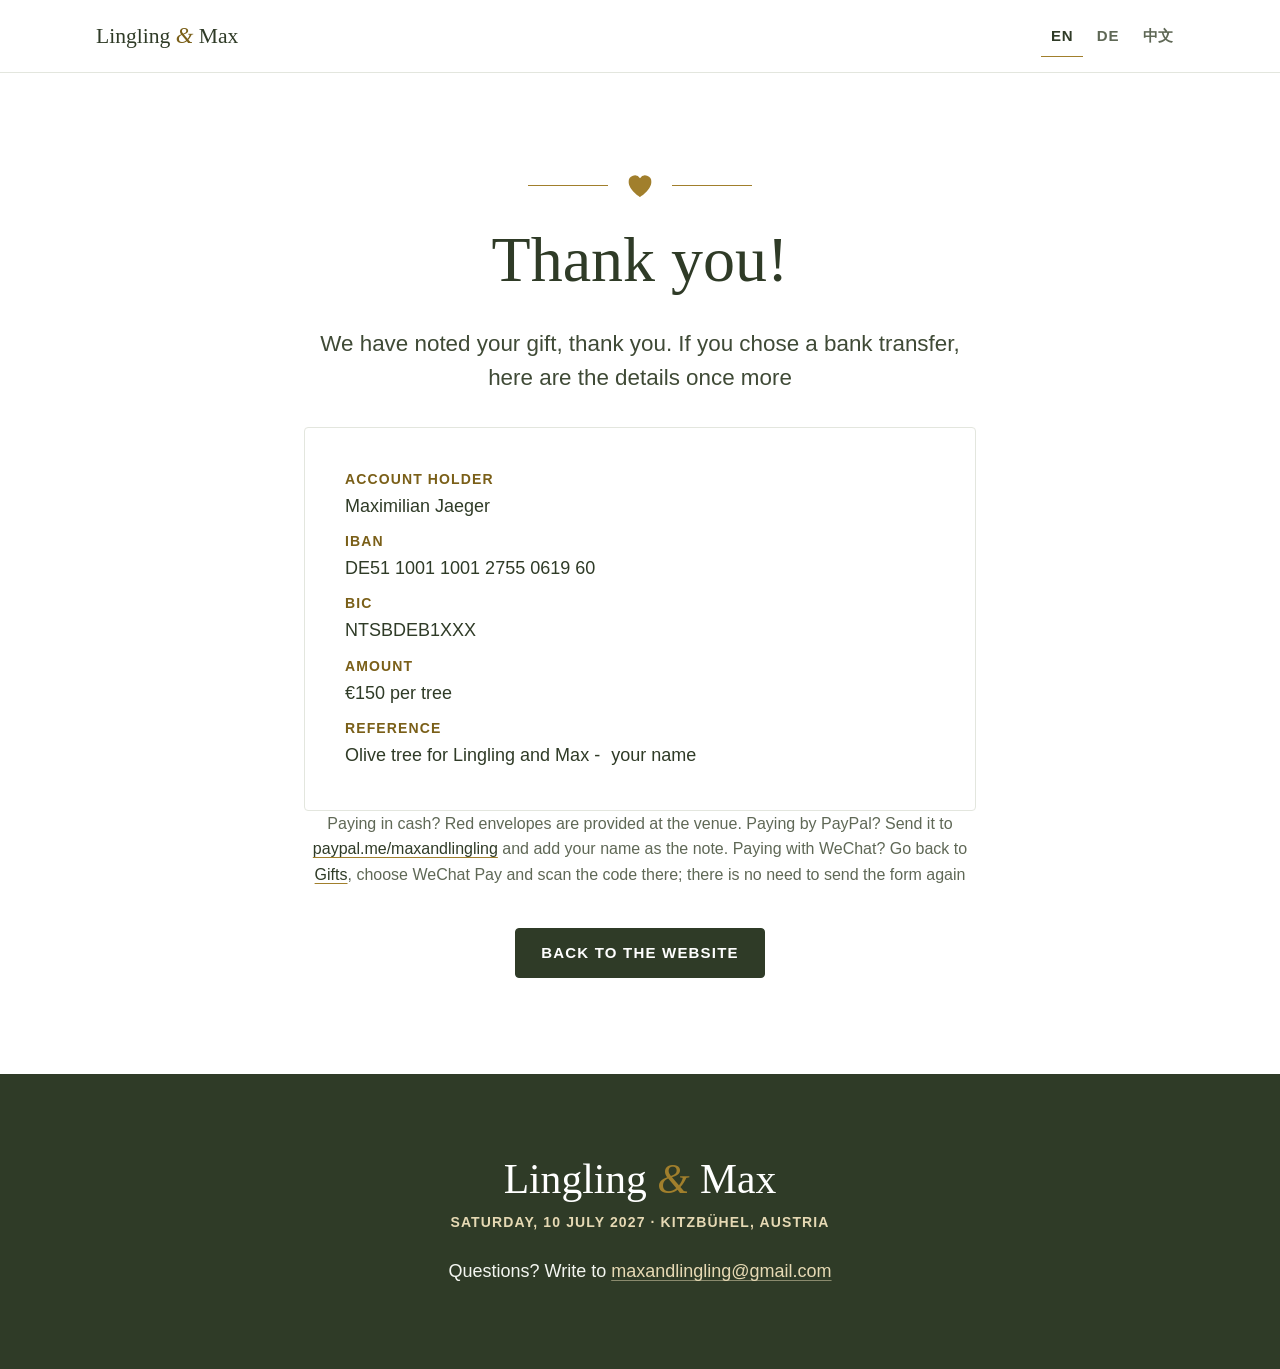
==== commit 251cda62: "Hero: no "Wedding 2027" label, a larger heart The small "Wedding 2027" label above the names is remo" ====
--- a/thanks-trees.html
+++ b/thanks-trees.html
@@ -28,8 +28,7 @@
 
 <main class="page" id="main">
   <div class="page__card">
-    <p class="eyebrow"><span lang="en">Wedding 2027</span><span lang="de">Hochzeit 2027</span><span lang="zh-Hans">2027 婚礼</span></p>
-    <div class="ornament" aria-hidden="true"><span></span><svg viewBox="0 0 24 24" width="15" height="15"><path d="M12 21s-8.5-5.4-8.5-11.3A4.6 4.6 0 0 1 12 7a4.6 4.6 0 0 1 8.5 2.7C20.5 15.6 12 21 12 21z" fill="currentColor"/></svg><span></span></div>
+    <div class="ornament ornament--large" aria-hidden="true"><span></span><svg viewBox="0 0 24 24" width="15" height="15"><path d="M12 21s-8.5-5.4-8.5-11.3A4.6 4.6 0 0 1 12 7a4.6 4.6 0 0 1 8.5 2.7C20.5 15.6 12 21 12 21z" fill="currentColor"/></svg><span></span></div>
     <h1><span lang="en">Thank you!</span><span lang="de">Danke!</span><span lang="zh-Hans">谢谢！</span></h1>
     <p class="lead" lang="en">We have noted your gift, thank you. If you chose a bank transfer, here are the details once more</p>
     <p class="lead" lang="de">Wir haben euer Geschenk notiert, danke. Falls ihr per Überweisung zahlt, hier noch einmal die Daten</p>
--- a/css/styles.css
+++ b/css/styles.css
@@ -154,6 +154,10 @@
 .ornament { display: flex; align-items: center; justify-content: center; gap: .8rem; color: var(--gold); margin: 0 0 var(--s5); }
 .ornament span { display: block; width: 3.25rem; height: 1px; background: currentColor; }
 .ornament svg { flex: none; }
+/* The heart above the names and on the thank-you pages: larger, as the couple asked */
+.ornament--large { gap: 1rem; }
+.ornament--large span { width: 5rem; }
+.ornament--large svg { width: 2rem; height: 2rem; }
 
 /* Panels: one base for every card */
 .panel { background: var(--paper); border: 1px solid var(--line); border-radius: var(--radius); padding: var(--pad-panel); }
@@ -272,7 +276,6 @@
   grid-row: 1; align-self: center; justify-self: center; max-width: 58rem;
   padding: clamp(2.5rem, 1.5rem + 3vw, 4rem) var(--s4) var(--s6);
 }
-.hero__eyebrow { margin-bottom: var(--s4); }
 .ornament--hero { margin-bottom: var(--s5); }
 .hero__names { font-size: var(--fs-display); line-height: 1; margin: 0 0 .2em; letter-spacing: -.01em; }
 .hero__names .amp { font-size: .92em; margin-inline: .02em; }
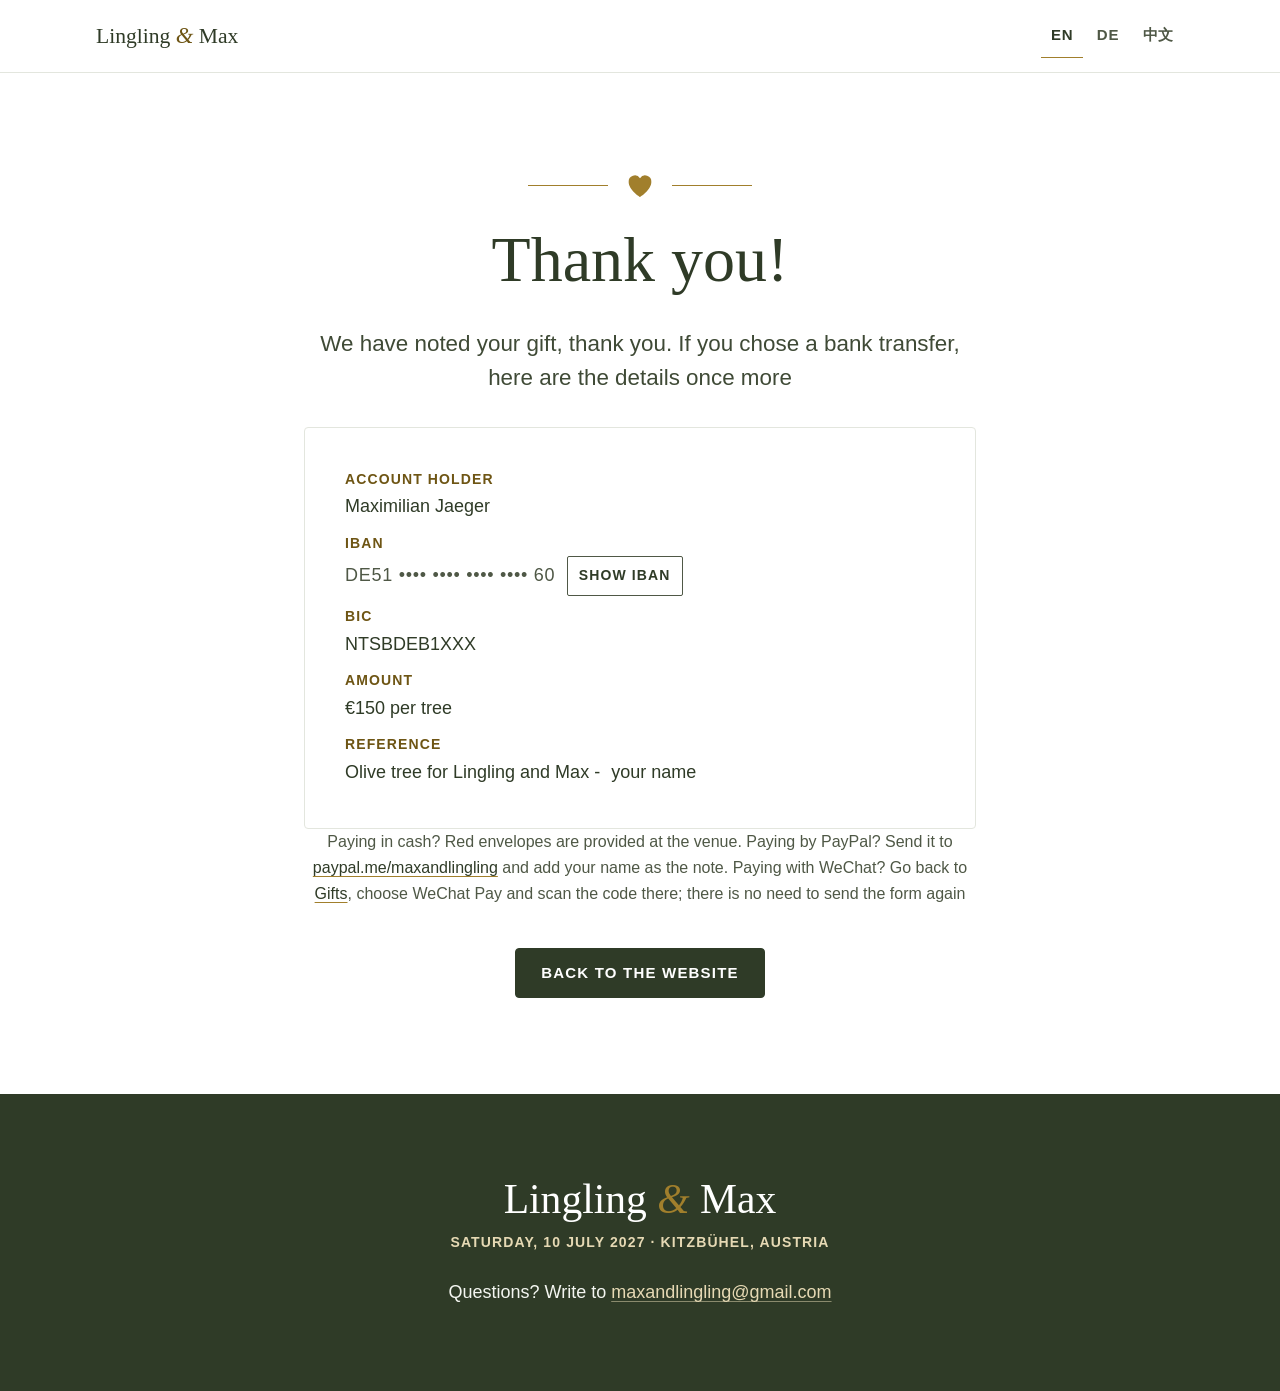
==== commit dd45b8c7: "IBAN behind "Show IBAN"; date-to-title space matches the heading space Gift form and gift thank-you " ====
--- a/thanks-trees.html
+++ b/thanks-trees.html
@@ -35,7 +35,7 @@
     <p class="lead" lang="zh-Hans">我们已记下您的心意，谢谢。如果您选择银行转账，这里再列一次转账信息</p>
     <dl class="bank panel">
       <div class="bank__row"><dt><span lang="en">Account holder</span><span lang="de">Kontoinhaber</span><span lang="zh-Hans">收款人</span></dt><dd>Maximilian Jaeger</dd></div>
-      <div class="bank__row"><dt>IBAN</dt><dd>DE51 1001 1001 2755 0619 60</dd></div>
+      <div class="bank__row"><dt>IBAN</dt><dd class="iban-box"><span class="iban-mask"><span aria-hidden="true">DE51 •••• •••• •••• •••• 60</span><span class="visually-hidden"><span lang="en">hidden</span><span lang="de">verborgen</span><span lang="zh-Hans">已隐藏</span></span></span><span class="iban-full" id="iban-full">DE51 1001 1001 2755 0619 60</span> <button class="copy js-only iban-toggle" type="button" aria-expanded="false" aria-controls="iban-full"><span class="iban-show"><span lang="en">Show IBAN</span><span lang="de">IBAN anzeigen</span><span lang="zh-Hans">显示 IBAN</span></span><span class="iban-hide"><span lang="en">Hide IBAN</span><span lang="de">IBAN verbergen</span><span lang="zh-Hans">隐藏 IBAN</span></span></button></dd></div>
       <div class="bank__row"><dt>BIC</dt><dd>NTSBDEB1XXX</dd></div>
       <div class="bank__row"><dt><span lang="en">Amount</span><span lang="de">Betrag</span><span lang="zh-Hans">金额</span></dt><dd><span lang="en">€150 per tree</span><span lang="de">150 € pro Baum</span><span lang="zh-Hans">每棵 150 欧元</span></dd></div>
       <div class="bank__row"><dt><span lang="en">Reference</span><span lang="de">Verwendungszweck</span><span lang="zh-Hans">转账附言</span></dt><dd data-reference>Olive tree for Lingling and Max - <span lang="en">your name</span><span lang="de">euer Name</span><span lang="zh-Hans">您的名字</span></dd></div>
--- a/css/styles.css
+++ b/css/styles.css
@@ -17,12 +17,12 @@
   --paper-sage: #e9ecdf;      /* RSVP band and selected choices */
   --paper-rgb: 255 255 255;
 
-  /* ink — contrast on white: green 12.3:1, green-body 9.4:1, green-muted 5.7:1, gold-text 6.0:1 */
+  /* ink — contrast on white: green 12.3:1, green-body 9.4:1, green-muted 7.5:1, gold-text 7.1:1 (darkened 15 Nov for older readers) */
   --green: #2f3b27;
   --green-deep: #243020;
   --green-body: #3f4a36;
-  --green-muted: #5f6856;
-  --gold-text: #7a5f18;       /* gold for small text */
+  --green-muted: #4f5846;
+  --gold-text: #6e5514;       /* gold for text */
   --gold: #a17f2c;            /* the ampersand, rules, hearts, timeline: 3.8:1 on white */
   --gold-ink: var(--gold);
   --gold-pale: #e6d9b4;       /* footer links on green */
@@ -83,7 +83,7 @@
   color: var(--green-body);
   font-family: var(--font-sans);
   font-size: var(--fs-body);
-  line-height: 1.6;
+  line-height: 1.65;
   overflow-x: hidden;
 }
 
@@ -129,10 +129,13 @@
 }
 /* Dates: big and clear, normal case (the couple's request) */
 .eyebrow.eyebrow--date {
-  font-size: clamp(1.25rem, 1.1rem + .6vw, 1.5rem); letter-spacing: .02em; text-transform: none;
-  line-height: 1.3; padding-left: 0; margin-bottom: var(--s2);
-}
-.section__head .eyebrow.eyebrow--date { font-size: clamp(1.4rem, 1.15rem + 1vw, 1.85rem); }
+  font-family: var(--font-serif); font-weight: 400;   /* the heading font, like the day titles */
+  font-size: clamp(1.7rem, 1.35rem + 1.4vw, 2.3rem); letter-spacing: 0; text-transform: none; text-wrap: balance;   /* about 12 % smaller than the titles */
+  line-height: 1.2; padding-left: 0; margin-bottom: var(--space-head); /* the same space as between "The Weekend" and the first date */
+}
+/* "– Saturday 10 July –": the dashes are decoration, so screen readers skip them where supported */
+.eyebrow--date::before { content: "– "; content: "– " / ""; }
+.eyebrow--date::after { content: " –"; content: " –" / ""; }
 
 .lead {
   font-size: var(--fs-lead);
@@ -327,8 +330,9 @@
 
 /* ---------- Welcome ---------- */
 .welcome__text { max-width: var(--measure); margin-inline: auto; }
-.welcome__sign { margin-top: var(--s6); font-family: var(--font-serif); font-size: 1.5rem; line-height: 1.3; color: var(--green); }
-.welcome__love { display: block; font-family: var(--font-sans); font-size: var(--fs-body); color: var(--green-muted); margin-bottom: .2rem; }
+.welcome__text .lead { margin-bottom: var(--s3); color: var(--green); } /* the same green as the "Welcome" heading */
+.welcome__sign { margin-top: var(--s6); font-family: var(--font-serif); font-size: clamp(2.1rem, 1.7rem + 1.6vw, 2.9rem); line-height: 1.15; color: var(--green); }
+.welcome__love { display: block; font-family: var(--font-sans); font-size: var(--fs-lead); line-height: 1.5; color: var(--green); margin-bottom: 1.25rem; } /* same size and colour as the welcome text, with air before the names */
 
 /* ---------- Schedule: all days stacked ---------- */
 .day { max-width: var(--narrow); margin-inline: auto; }
@@ -337,36 +341,45 @@
 .day__title { font-size: var(--fs-2); margin-bottom: var(--s2); }
 .day__meta { display: flex; flex-wrap: wrap; justify-content: center; gap: .25rem 1rem; color: var(--green-muted); margin-bottom: var(--s3); }
 .day__time { color: var(--green); font-variant-numeric: tabular-nums; }
+/* Dress code: the same font, size and colour as the event descriptions, no rules around it */
 .dress {
-  display: inline-flex; flex-wrap: wrap; justify-content: center; align-items: baseline; gap: .25rem .6rem;
-  font-size: 1rem; color: var(--green-muted);
-  border-top: 1px solid var(--line); border-bottom: 1px solid var(--line); padding: .45rem 1rem; text-wrap: balance;
-}
-.dress__label { font-size: var(--label-s); letter-spacing: var(--track-s); text-transform: uppercase; font-weight: 600; color: var(--gold-text); }
-
-/* Timeline — times on the left, a gold line with icon medallions */
+  display: inline-flex; flex-wrap: wrap; justify-content: center; align-items: baseline; gap: .1rem .35rem;
+  font-size: var(--fs-body); line-height: 1.65; color: var(--green-body); margin: 0; text-wrap: balance;
+}
+.dress__label::after { content: ":"; }
+html[data-lang="zh"] .dress__label::after { content: "："; }
+html[data-lang="zh"] .dress { column-gap: 0; }
+
+/* Timeline: a gold line with icon medallions. Phones: the time on its own line above the
+   title, so the text gets the full width. From 40em: the times in a column on the left. */
 .timeline { list-style: none; margin: 0; padding: 0; position: relative; }
-.timeline::before { content: ""; position: absolute; left: 6.9rem; top: 1.2rem; bottom: 1.2rem; width: 1px; background: var(--gold); opacity: .65; }
-.timeline__item { display: grid; grid-template-columns: 5rem 1fr; gap: 3.3rem; padding: var(--s4) 0; position: relative; }
+.timeline::before { content: ""; position: absolute; left: 1.1rem; top: 1.2rem; bottom: 1.2rem; width: 1px; background: var(--gold); opacity: .65; }
+.timeline__item { display: grid; grid-template-columns: minmax(0, 1fr); row-gap: .15rem; padding: var(--s4) 0 var(--s4) 3.25rem; position: relative; }
 .timeline__icon {
-  position: absolute; left: calc(6.9rem - 1.1rem); top: calc(var(--s4) + .15rem);
+  position: absolute; left: 0; top: var(--s4);
   width: 2.2rem; height: 2.2rem; border-radius: 50%; background: var(--paper); border: 1px solid var(--gold);
   display: grid; place-items: center; color: var(--sage);
 }
 .timeline__icon svg { width: 1.35rem; height: 1.35rem; }
-.timeline__time { font-size: 1.2rem; line-height: 1.4; font-weight: 500; font-variant-numeric: tabular-nums; color: var(--green); text-align: right; }
-.timeline__when { display: flex; flex-direction: column; align-items: flex-end; }
-.timeline .timeline__time--word { display: block; font-size: .875rem; letter-spacing: 0; font-weight: 600; color: var(--gold-text); line-height: 1.35; padding-top: .45rem; } /* "Afternoon", "After the ceremony": normal case reads best */
-.timeline__until { font-size: .95rem; color: var(--green-muted); font-variant-numeric: tabular-nums; white-space: nowrap; }
-.timeline__body { min-width: 0; padding-top: .2rem; }
-.timeline__title { margin-bottom: .1rem; font-size: var(--fs-4); }
-.timeline__place { font-size: var(--label-s); letter-spacing: var(--track-s); text-transform: uppercase; font-weight: 600; color: var(--gold-text); margin-bottom: .35rem; }
+/* one style for every time */
+.timeline__time, .timeline__until, .timeline .timeline__time--word {
+  font-family: var(--font-sans); font-size: 1.125rem; font-weight: 600; letter-spacing: 0; line-height: 1.5;
+  color: var(--green); font-variant-numeric: tabular-nums;
+}
+.timeline__item > .timeline__time, .timeline__when, .timeline .timeline__time--word { display: block; padding-top: .3rem; }
+.timeline__when { white-space: nowrap; }              /* "18:00 – 22:00" stays on one line */
+.timeline__until { margin-left: .3em; }
+.timeline__body { min-width: 0; }
+.timeline__title { font-family: var(--font-sans); font-size: 1.25rem; font-weight: 600; line-height: 1.35; margin-bottom: .15rem; }
+.timeline__place { font-size: 1rem; font-weight: 600; color: var(--gold-text); margin-bottom: .3rem; }
+.timeline__place a { color: inherit; }
+.timeline__body .note { font-size: inherit; } /* the children's note at dinner: same size as the event text */
 @media (min-width: 40em) {
-  .timeline::before { left: 7.9rem; }
-  .timeline__item { grid-template-columns: 5.75rem 1fr; gap: 3.7rem; padding: 1.15rem 0; }
-  .timeline__icon { left: calc(7.9rem - 1.2rem); top: calc(1.15rem + .1rem); width: 2.4rem; height: 2.4rem; }
-  .timeline .timeline__time--word { font-size: .9375rem; }
-  .timeline__time { font-size: 1.4rem; line-height: 1.3; }
+  .timeline::before { left: 11rem; }
+  .timeline__item { grid-template-columns: 9.25rem minmax(0, 1fr); column-gap: 3.75rem; padding: 1.15rem 0; }
+  .timeline__icon { left: calc(11rem - 1.2rem); top: 1.15rem; width: 2.4rem; height: 2.4rem; }
+  .timeline__item > .timeline__time, .timeline__when, .timeline .timeline__time--word { text-align: right; }
+  .timeline__body { padding-top: .25rem; }
 }
 
 /* ---------- Venue & travel ---------- */
@@ -422,35 +435,6 @@
   .stay { max-width: none; grid-template-columns: minmax(0, 5fr) minmax(0, 7fr); gap: clamp(2rem, 2rem + 2vw, 4rem); align-items: start; }
 }
 
-/* ---------- Gallery ---------- */
-.gallery { list-style: none; margin: 0; padding: 0; display: grid; grid-template-columns: repeat(2, minmax(0, 1fr)); gap: var(--s3); }
-.gallery__link { display: block; border-radius: var(--radius); overflow: hidden; background: var(--paper-tint); aspect-ratio: 4 / 3; border: 1px solid var(--line); padding: 4px; }
-.gallery__link img { width: 100%; height: 100%; object-fit: cover; border-radius: var(--radius-s); }
-.gallery__link:hover { border-color: var(--gold); }
-.gallery__credit { margin-top: var(--s4); text-align: center; font-size: .95rem; color: var(--green-muted); }
-@media (min-width: 40em) { .gallery { grid-template-columns: repeat(3, minmax(0, 1fr)); gap: var(--s5); } }
-
-/* Lightbox */
-.lightbox {
-  border: 0; padding: 0; margin: 0; width: 100vw; height: 100vh; height: 100dvh;
-  max-width: none; max-height: none; background: transparent; color: var(--paper); overflow: hidden;
-}
-.lightbox::backdrop { background: rgba(31, 38, 25, .95); }
-.lightbox[open] { display: grid; place-items: center; }
-.lightbox__figure { margin: 0; max-width: 100%; padding: 3.5rem 1rem 1.5rem; display: grid; justify-items: center; gap: .9rem; }
-.lightbox__img { max-width: min(92vw, 1100px); max-height: 72vh; max-height: 72dvh; width: auto; height: auto; object-fit: contain; }
-.lightbox__caption { font-size: 1.15rem; text-align: center; color: var(--gold-pale); }
-.lightbox__btn {
-  position: absolute; appearance: none; border: 1px solid rgba(230, 217, 180, .45); background: rgba(255, 255, 255, .06);
-  color: var(--paper); width: 2.75rem; height: 2.75rem; border-radius: 50%; display: grid; place-items: center; cursor: pointer;
-}
-.lightbox__btn:hover { background: rgba(255, 255, 255, .18); }
-.lightbox :focus-visible { outline-color: var(--gold-pale); }
-.lightbox__close { top: .75rem; right: .75rem; }
-.lightbox__prev { left: .5rem; top: 50%; transform: translateY(-50%); }
-.lightbox__next { right: .5rem; top: 50%; transform: translateY(-50%); }
-@media (min-width: 66em) { .lightbox__close { top: 1.25rem; right: 1.25rem; } .lightbox__prev { left: 1.5rem; } .lightbox__next { right: 1.5rem; } }
-
 /* ---------- Gifts: olive trees ---------- */
 /* The photo of the tree with the plaque sits above the text as a framed band */
 .olive { display: grid; gap: var(--s6); max-width: 60rem; margin-inline: auto; }
@@ -487,6 +471,15 @@
   padding: .45rem .7rem; min-height: 2.25rem; border: 1px solid var(--green-muted); border-radius: var(--radius-s); background: var(--paper); color: var(--green); cursor: pointer;
 }
 .copy:hover { border-color: var(--gold-text); color: var(--gold-text); }
+/* IBAN: masked behind "Show IBAN" when JavaScript runs (head.js sets .js before paint, so it never flashes);
+   without JavaScript the IBAN simply shows. The SEPA QR code holds the IBAN too, so it waits as well. */
+.iban-mask, .iban-hide { display: none; }
+.js .iban-box:not(.is-open) .iban-mask { display: inline; }
+.js .iban-box:not(.is-open) .iban-full, .js .iban-box:not(.is-open) .iban-extra { display: none; }
+.iban-box.is-open .iban-show { display: none; }
+.iban-box.is-open .iban-hide { display: inline; }
+.iban-mask { letter-spacing: .04em; color: var(--green-muted); }
+.js .pay--transfer:not(.iban-open) .bank__qr:not(.pay__qr) { display: none; }
 .bank__qr { margin: 0; display: grid; justify-items: center; gap: .5rem; text-align: center; max-width: 12.5rem; }
 .bank__qr canvas { image-rendering: pixelated; border: 6px solid var(--paper); outline: 1px solid var(--line); }
 .bank__qr figcaption { font-size: .95rem; color: var(--green-muted); }
@@ -574,7 +567,7 @@
 
 /* ---------- Print ---------- */
 @media print {
-  .site-header, .hero__art, .hero::before, .hero__olive, .lightbox, .lang-toggle { display: none !important; }
+  .site-header, .hero__art, .hero::before, .hero__olive, .lang-toggle { display: none !important; }
   .day { display: block !important; }
   .section { padding: 1.5rem 0; }
 }
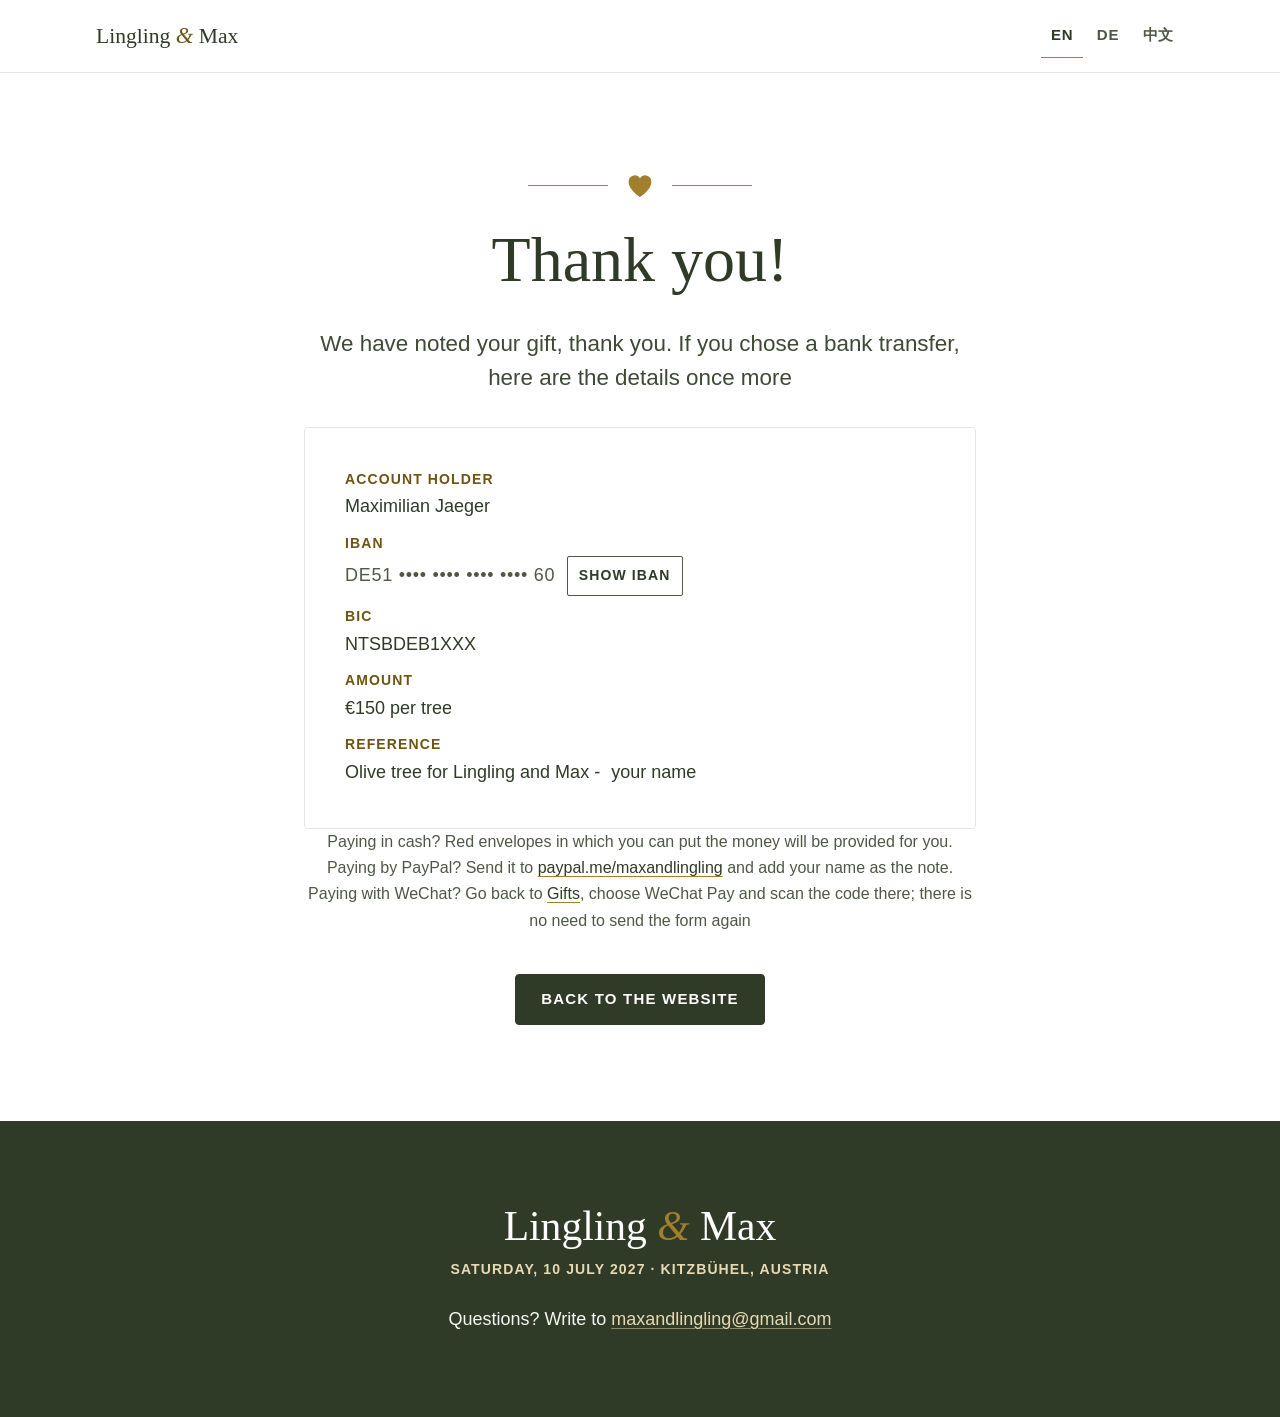
==== commit cb88fcaa: "Gifts: "Cash in a red envelope" as the option, with "Red envelopes ... will be provided for you" The" ====
--- a/thanks-trees.html
+++ b/thanks-trees.html
@@ -40,7 +40,7 @@
       <div class="bank__row"><dt><span lang="en">Amount</span><span lang="de">Betrag</span><span lang="zh-Hans">金额</span></dt><dd><span lang="en">€150 per tree</span><span lang="de">150 € pro Baum</span><span lang="zh-Hans">每棵 150 欧元</span></dd></div>
       <div class="bank__row"><dt><span lang="en">Reference</span><span lang="de">Verwendungszweck</span><span lang="zh-Hans">转账附言</span></dt><dd data-reference>Olive tree for Lingling and Max - <span lang="en">your name</span><span lang="de">euer Name</span><span lang="zh-Hans">您的名字</span></dd></div>
     </dl>
-    <p class="note"><span lang="en">Paying in cash? Red envelopes are provided at the venue. Paying by PayPal? Send it to <a data-paypal="https://paypal.me/maxandlingling" href="https://paypal.me/maxandlingling" target="_blank" rel="noopener">paypal.me/maxandlingling</a> and add your name as the note. Paying with WeChat? Go back to <a href="/#gifts">Gifts</a>, choose WeChat Pay and scan the code there; there is no need to send the form again</span><span lang="de">Ihr zahlt bar? Rote Umschläge liegen vor Ort bereit. Ihr zahlt per PayPal? Sendet den Betrag an <a data-paypal="https://paypal.me/maxandlingling" href="https://paypal.me/maxandlingling" target="_blank" rel="noopener">paypal.me/maxandlingling</a> und gebt euren Namen als Nachricht an. Ihr zahlt mit WeChat? Geht zurück zu <a href="/#gifts">Geschenke</a>, wählt WeChat Pay und scannt dort den Code; das Formular müsst ihr nicht noch einmal senden</span><span lang="zh-Hans">付现金？红包由婚礼现场提供。用 PayPal？请付款至 <a data-paypal="https://paypal.me/maxandlingling" href="https://paypal.me/maxandlingling" target="_blank" rel="noopener">paypal.me/maxandlingling</a>，并在备注中写上您的名字。用微信支付？请回到<a href="/#gifts">“礼物”</a>部分，选择“微信支付”后扫描收款码，无需再次提交表单</span></p>
+    <p class="note"><span lang="en">Paying in cash? Red envelopes in which you can put the money will be provided for you. Paying by PayPal? Send it to <a data-paypal="https://paypal.me/maxandlingling" href="https://paypal.me/maxandlingling" target="_blank" rel="noopener">paypal.me/maxandlingling</a> and add your name as the note. Paying with WeChat? Go back to <a href="/#gifts">Gifts</a>, choose WeChat Pay and scan the code there; there is no need to send the form again</span><span lang="de">Ihr zahlt bar? Rote Umschläge, in die ihr das Geld stecken könnt, liegen für euch bereit. Ihr zahlt per PayPal? Sendet den Betrag an <a data-paypal="https://paypal.me/maxandlingling" href="https://paypal.me/maxandlingling" target="_blank" rel="noopener">paypal.me/maxandlingling</a> und gebt euren Namen als Nachricht an. Ihr zahlt mit WeChat? Geht zurück zu <a href="/#gifts">Geschenke</a>, wählt WeChat Pay und scannt dort den Code; das Formular müsst ihr nicht noch einmal senden</span><span lang="zh-Hans">付现金？我们会为您准备好红包，您可以把现金放进去。用 PayPal？请付款至 <a data-paypal="https://paypal.me/maxandlingling" href="https://paypal.me/maxandlingling" target="_blank" rel="noopener">paypal.me/maxandlingling</a>，并在备注中写上您的名字。用微信支付？请回到<a href="/#gifts">“礼物”</a>部分，选择“微信支付”后扫描收款码，无需再次提交表单</span></p>
     <figure class="bank__qr pay__qr pay__qr--wechat" data-wechat-code hidden>
       <img src="images/wechat-pay-qr.jpg" alt="WeChat Pay QR code of Lingling" data-alt-de="WeChat-Pay-QR-Code von Lingling" data-alt-zh="Lingling 的微信收款码" width="468" height="500" loading="lazy" decoding="async">
       <figcaption><span lang="en">WeChat Pay · Lingling</span><span lang="de">WeChat Pay · Lingling</span><span lang="zh-Hans">微信支付 · Lingling</span></figcaption>
--- a/css/styles.css
+++ b/css/styles.css
@@ -383,17 +383,15 @@
 }
 
 /* ---------- Venue & travel ---------- */
-.venue { display: grid; gap: var(--s5); }
-.venue__card .btn { margin-top: var(--s4); }
+.venue { display: grid; gap: var(--s6); max-width: var(--narrow); margin-inline: auto; } /* one column: the venue card above "Getting there" */
+.venue__links { display: flex; flex-wrap: wrap; gap: .25rem 1.75rem; margin-top: var(--s4); } /* Google Maps and the hotel website side by side */
+.venue__links .btn { padding-inline: 0; } /* text-style buttons, aligned with the card text */
 .venue__name { font-size: var(--fs-2); }
 .travel__title { margin-bottom: var(--s5); font-size: var(--fs-3); }
 .travel__list { margin: 0; display: grid; gap: var(--s5); }
 .travel__item dt { display: flex; align-items: center; gap: .6rem; color: var(--green); font-size: 1.125rem; font-weight: 600; margin-bottom: .2rem; }
 .travel__icon { color: var(--sage); flex: none; }
 .travel__item dd { margin: 0; color: var(--green-body); padding-left: calc(22px + .6rem); }
-@media (min-width: 50em) {
-  .venue { grid-template-columns: minmax(0, 5fr) minmax(0, 7fr); gap: clamp(2rem, 2rem + 2vw, 4rem); align-items: start; }
-}
 
 /* ---------- Cards (hotels) ---------- */
 .cards { list-style: none; margin: 0; padding: 0; display: grid; gap: var(--s5); }
@@ -486,7 +484,6 @@
 /* The transfer QR code is for scanning from a computer screen; the PayPal code shows everywhere */
 @media (max-width: 49.99em) { .bank__qr:not(.pay__qr) { display: none; } }
 .pay__hint { color: var(--green-muted); font-size: 1rem; margin: 0; }
-.pay__hint + .pay__foot { margin-top: var(--s2); font-size: .95rem; }
 .pay__picture { width: 100%; max-width: 30rem; margin-top: var(--s4); border: 1px solid var(--line); border-radius: var(--radius); background: var(--paper); } /* the red envelope box */
 .pay--paypal .btn { margin-bottom: var(--s3); }
 @supports selector(:has(a)) {
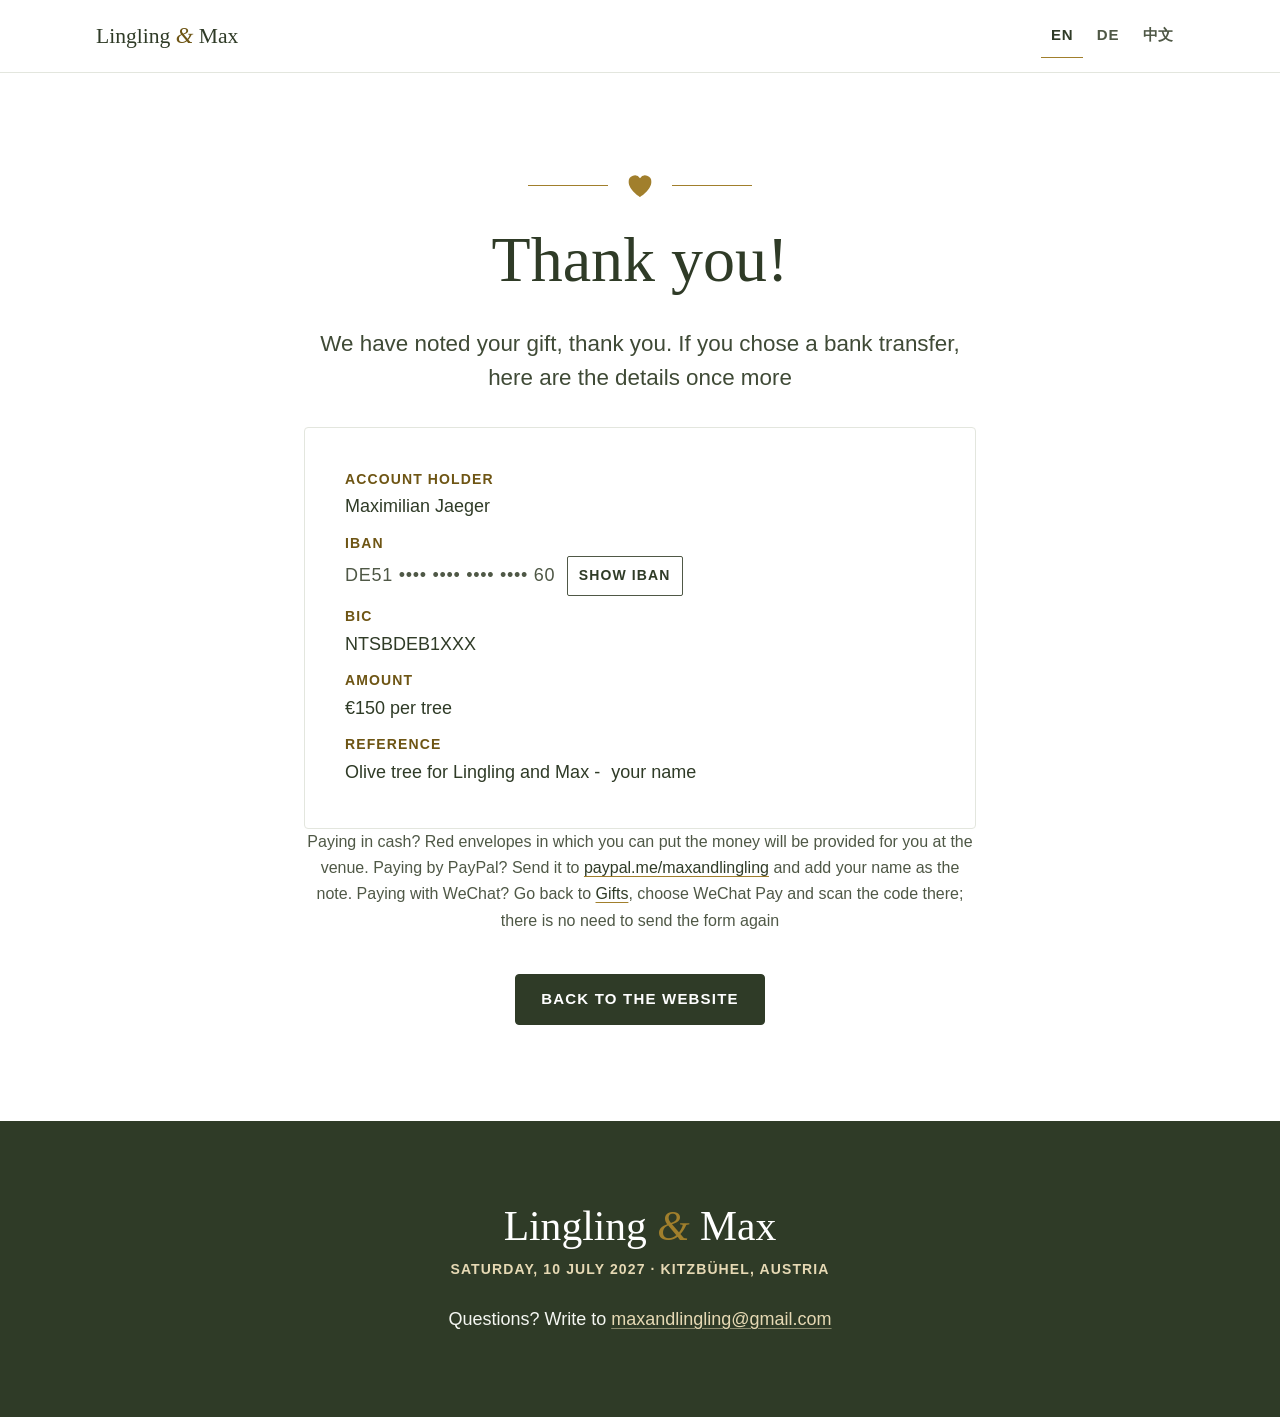
==== commit 610103a1: "Travel, stay, RSVP and gift edits (one batch) Travel: no private-plane sentence; "By car" reminds gu" ====
--- a/thanks-trees.html
+++ b/thanks-trees.html
@@ -40,7 +40,7 @@
       <div class="bank__row"><dt><span lang="en">Amount</span><span lang="de">Betrag</span><span lang="zh-Hans">金额</span></dt><dd><span lang="en">€150 per tree</span><span lang="de">150 € pro Baum</span><span lang="zh-Hans">每棵 150 欧元</span></dd></div>
       <div class="bank__row"><dt><span lang="en">Reference</span><span lang="de">Verwendungszweck</span><span lang="zh-Hans">转账附言</span></dt><dd data-reference>Olive tree for Lingling and Max - <span lang="en">your name</span><span lang="de">euer Name</span><span lang="zh-Hans">您的名字</span></dd></div>
     </dl>
-    <p class="note"><span lang="en">Paying in cash? Red envelopes in which you can put the money will be provided for you. Paying by PayPal? Send it to <a data-paypal="https://paypal.me/maxandlingling" href="https://paypal.me/maxandlingling" target="_blank" rel="noopener">paypal.me/maxandlingling</a> and add your name as the note. Paying with WeChat? Go back to <a href="/#gifts">Gifts</a>, choose WeChat Pay and scan the code there; there is no need to send the form again</span><span lang="de">Ihr zahlt bar? Rote Umschläge, in die ihr das Geld stecken könnt, liegen für euch bereit. Ihr zahlt per PayPal? Sendet den Betrag an <a data-paypal="https://paypal.me/maxandlingling" href="https://paypal.me/maxandlingling" target="_blank" rel="noopener">paypal.me/maxandlingling</a> und gebt euren Namen als Nachricht an. Ihr zahlt mit WeChat? Geht zurück zu <a href="/#gifts">Geschenke</a>, wählt WeChat Pay und scannt dort den Code; das Formular müsst ihr nicht noch einmal senden</span><span lang="zh-Hans">付现金？我们会为您准备好红包，您可以把现金放进去。用 PayPal？请付款至 <a data-paypal="https://paypal.me/maxandlingling" href="https://paypal.me/maxandlingling" target="_blank" rel="noopener">paypal.me/maxandlingling</a>，并在备注中写上您的名字。用微信支付？请回到<a href="/#gifts">“礼物”</a>部分，选择“微信支付”后扫描收款码，无需再次提交表单</span></p>
+    <p class="note"><span lang="en">Paying in cash? Red envelopes in which you can put the money will be provided for you at the venue. Paying by PayPal? Send it to <a data-paypal="https://paypal.me/maxandlingling" href="https://paypal.me/maxandlingling" target="_blank" rel="noopener">paypal.me/maxandlingling</a> and add your name as the note. Paying with WeChat? Go back to <a href="/#gifts">Gifts</a>, choose WeChat Pay and scan the code there; there is no need to send the form again</span><span lang="de">Ihr zahlt bar? Rote Umschläge, in die ihr das Geld stecken könnt, liegen vor Ort für euch bereit. Ihr zahlt per PayPal? Sendet den Betrag an <a data-paypal="https://paypal.me/maxandlingling" href="https://paypal.me/maxandlingling" target="_blank" rel="noopener">paypal.me/maxandlingling</a> und gebt euren Namen als Nachricht an. Ihr zahlt mit WeChat? Geht zurück zu <a href="/#gifts">Geschenke</a>, wählt WeChat Pay und scannt dort den Code; das Formular müsst ihr nicht noch einmal senden</span><span lang="zh-Hans">付现金？我们会在婚礼现场为您准备好红包，您可以把现金放进去。用 PayPal？请付款至 <a data-paypal="https://paypal.me/maxandlingling" href="https://paypal.me/maxandlingling" target="_blank" rel="noopener">paypal.me/maxandlingling</a>，并在备注中写上您的名字。用微信支付？请回到<a href="/#gifts">“礼物”</a>部分，选择“微信支付”后扫描收款码，无需再次提交表单</span></p>
     <figure class="bank__qr pay__qr pay__qr--wechat" data-wechat-code hidden>
       <img src="images/wechat-pay-qr.jpg" alt="WeChat Pay QR code of Lingling" data-alt-de="WeChat-Pay-QR-Code von Lingling" data-alt-zh="Lingling 的微信收款码" width="468" height="500" loading="lazy" decoding="async">
       <figcaption><span lang="en">WeChat Pay · Lingling</span><span lang="de">WeChat Pay · Lingling</span><span lang="zh-Hans">微信支付 · Lingling</span></figcaption>
--- a/css/styles.css
+++ b/css/styles.css
@@ -326,6 +326,7 @@
 .section__head { margin-bottom: var(--space-head); }
 .section__head .lead { max-width: var(--measure); margin-inline: auto; }
 .section__head h2 { margin-bottom: var(--s3); }
+#schedule-title::after { content: ""; display: block; width: 6rem; height: 1px; margin: var(--s4) auto 0; background: var(--gold); } /* the line under "The Weekend" */
 .section__head .lead { margin-top: var(--s3); }
 
 /* ---------- Welcome ---------- */
@@ -338,7 +339,7 @@
 .day { max-width: var(--narrow); margin-inline: auto; }
 .day + .day { margin-top: var(--s7); padding-top: var(--s7); border-top: 1px solid var(--line); }
 .day__head { margin-bottom: var(--s6); text-align: center; }
-.day__title { font-size: var(--fs-2); margin-bottom: var(--s2); }
+.day__title { font-size: var(--fs-2); margin-bottom: var(--s5); } /* air before the line below the title */
 .day__meta { display: flex; flex-wrap: wrap; justify-content: center; gap: .25rem 1rem; color: var(--green-muted); margin-bottom: var(--s3); }
 .day__time { color: var(--green); font-variant-numeric: tabular-nums; }
 /* Dress code: the same font, size and colour as the event descriptions, no rules around it */
@@ -425,10 +426,12 @@
 .stay__included { list-style: none; margin: 0 0 var(--s3); padding: 0; display: grid; gap: .3rem; }
 .stay__included li { position: relative; padding-left: 1.4rem; }
 .stay__included li::before { content: ""; position: absolute; left: 0; top: .8em; width: .7rem; height: 1px; background: var(--gold); }
-.stay__capacity { color: var(--green-muted); font-size: 1rem; }
+.stay__capacity { color: var(--green-body); font-size: inherit; } /* same as the "included" list */
 .stay__subtitle { margin: var(--s6) 0 0; }
+.stay__policy { gap: 1.25rem; }
+.stay__policy .stay__row { gap: .2rem; }
 .stay__policy dd { color: var(--green-body); }
-.stay__closing { margin-top: var(--s5); font-family: var(--font-serif); font-size: 1.25rem; color: var(--green); }
+.stay__closing { margin-top: var(--s6); font-family: var(--font-serif); font-size: var(--fs-3); line-height: 1.25; color: var(--green); }
 @media (min-width: 50em) {
   .stay { max-width: none; grid-template-columns: minmax(0, 5fr) minmax(0, 7fr); gap: clamp(2rem, 2rem + 2vw, 4rem); align-items: start; }
 }
@@ -500,6 +503,8 @@
 .form__honeypot { position: absolute; left: -10000px; width: 1px; height: 1px; overflow: hidden; }
 .form__row { display: grid; gap: .4rem; }
 .form__fieldset { border: 0; margin: 0; padding: 0; min-width: 0; }
+.form__pair { display: flex; flex-wrap: wrap; gap: var(--s4) var(--s6); } /* adults and children side by side */
+.form__pair .form__input { width: 8rem; }
 .form__label { font-size: 1.0625rem; font-weight: 500; color: var(--green); }
 .form__optional { color: var(--green-muted); font-size: .95rem; font-weight: 400; }
 .form__intro { color: var(--green-muted); font-size: 1rem; margin: 0; }
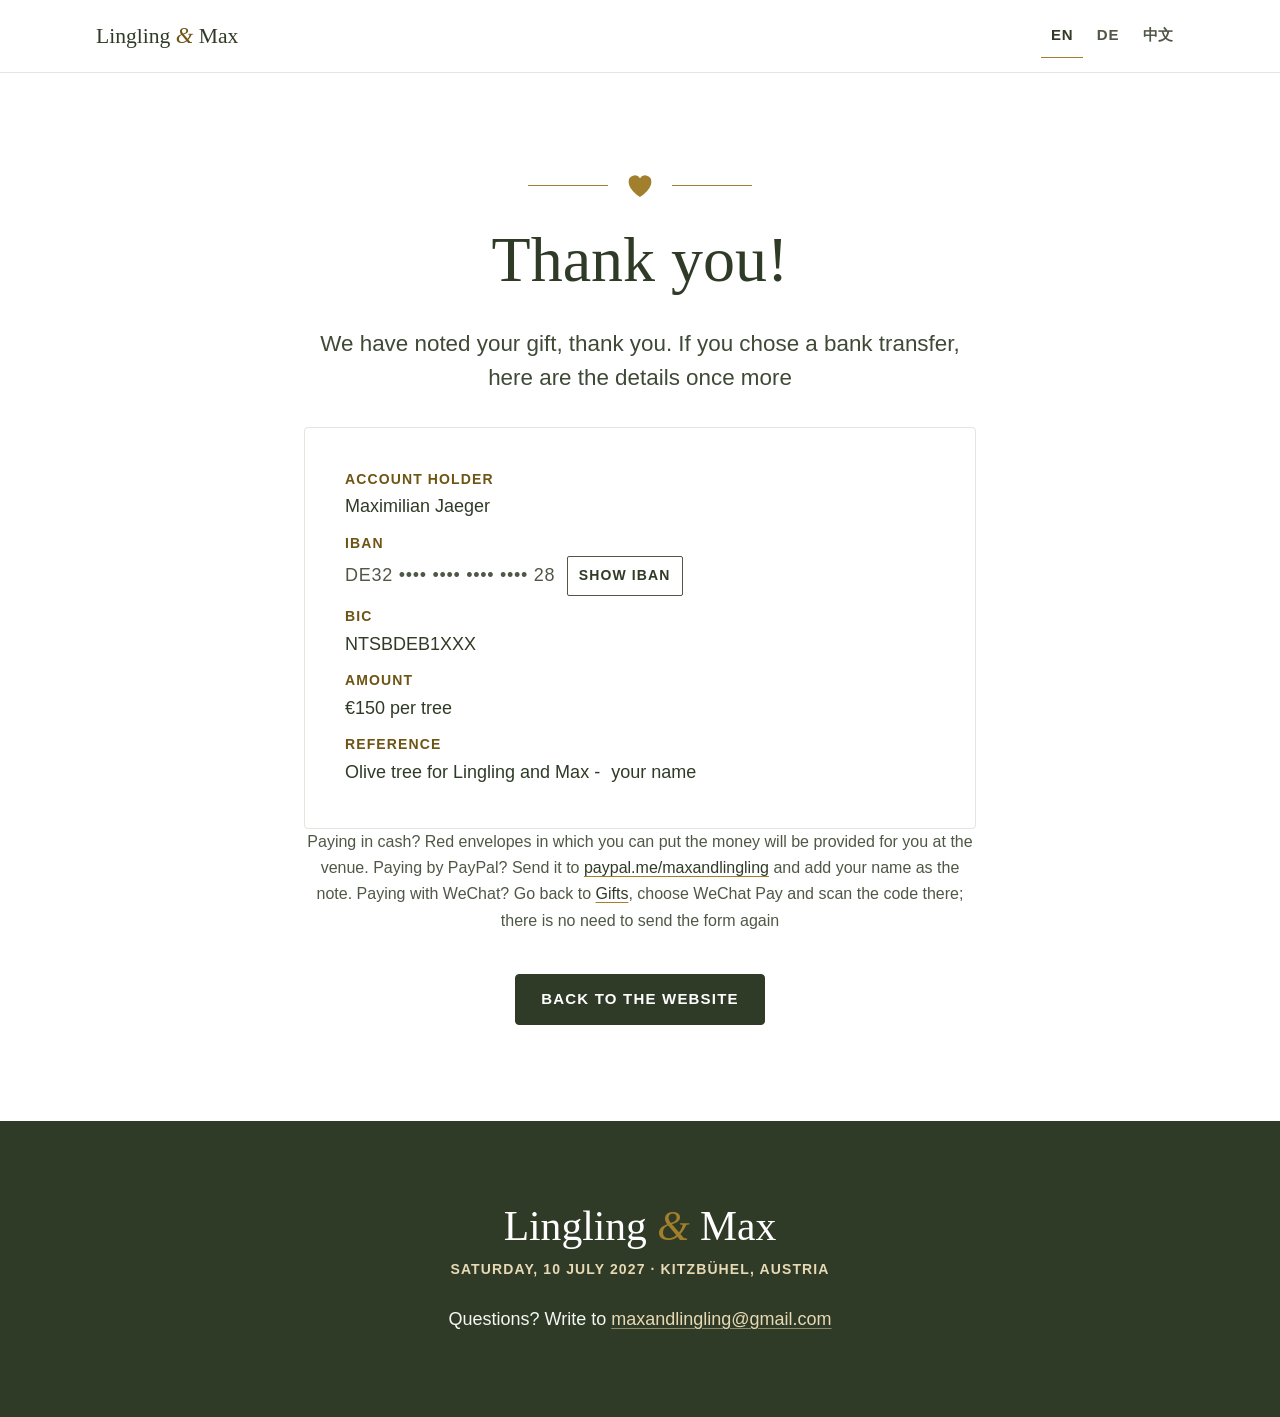
==== commit 1b78623a: "Bank transfer: new N26 IBAN (same account holder and BIC) Co-Authored-By: Claude Opus 5.5 <noreply@a" ====
--- a/thanks-trees.html
+++ b/thanks-trees.html
@@ -32,10 +32,10 @@
     <h1><span lang="en">Thank you!</span><span lang="de">Danke!</span><span lang="zh-Hans">谢谢！</span></h1>
     <p class="lead" lang="en">We have noted your gift, thank you. If you chose a bank transfer, here are the details once more</p>
     <p class="lead" lang="de">Wir haben euer Geschenk notiert, danke. Falls ihr per Überweisung zahlt, hier noch einmal die Daten</p>
-    <p class="lead" lang="zh-Hans">我们已记下您的心意，谢谢。如果您选择银行转账，这里再列一次转账信息</p>
+    <p class="lead" lang="zh-Hans">我们已记下您的心意，谢谢。如果您选择了银行转账，以下再次列出转账信息</p>
     <dl class="bank panel">
       <div class="bank__row"><dt><span lang="en">Account holder</span><span lang="de">Kontoinhaber</span><span lang="zh-Hans">收款人</span></dt><dd>Maximilian Jaeger</dd></div>
-      <div class="bank__row"><dt>IBAN</dt><dd class="iban-box"><span class="iban-mask"><span aria-hidden="true">DE51 •••• •••• •••• •••• 60</span><span class="visually-hidden"><span lang="en">hidden</span><span lang="de">verborgen</span><span lang="zh-Hans">已隐藏</span></span></span><span class="iban-full" id="iban-full">DE51 1001 1001 2755 0619 60</span> <button class="copy js-only iban-toggle" type="button" aria-expanded="false" aria-controls="iban-full"><span class="iban-show"><span lang="en">Show IBAN</span><span lang="de">IBAN anzeigen</span><span lang="zh-Hans">显示 IBAN</span></span><span class="iban-hide"><span lang="en">Hide IBAN</span><span lang="de">IBAN verbergen</span><span lang="zh-Hans">隐藏 IBAN</span></span></button></dd></div>
+      <div class="bank__row"><dt>IBAN</dt><dd class="iban-box"><span class="iban-mask"><span aria-hidden="true">DE32 •••• •••• •••• •••• 28</span><span class="visually-hidden"><span lang="en">hidden</span><span lang="de">verborgen</span><span lang="zh-Hans">已隐藏</span></span></span><span class="iban-full" id="iban-full">DE32 1001 1001 2527 9424 28</span> <button class="copy js-only iban-toggle" type="button" aria-expanded="false" aria-controls="iban-full"><span class="iban-show"><span lang="en">Show IBAN</span><span lang="de">IBAN anzeigen</span><span lang="zh-Hans">显示 IBAN</span></span><span class="iban-hide"><span lang="en">Hide IBAN</span><span lang="de">IBAN verbergen</span><span lang="zh-Hans">隐藏 IBAN</span></span></button></dd></div>
       <div class="bank__row"><dt>BIC</dt><dd>NTSBDEB1XXX</dd></div>
       <div class="bank__row"><dt><span lang="en">Amount</span><span lang="de">Betrag</span><span lang="zh-Hans">金额</span></dt><dd><span lang="en">€150 per tree</span><span lang="de">150 € pro Baum</span><span lang="zh-Hans">每棵 150 欧元</span></dd></div>
       <div class="bank__row"><dt><span lang="en">Reference</span><span lang="de">Verwendungszweck</span><span lang="zh-Hans">转账附言</span></dt><dd data-reference>Olive tree for Lingling and Max - <span lang="en">your name</span><span lang="de">euer Name</span><span lang="zh-Hans">您的名字</span></dd></div>
@@ -53,7 +53,7 @@
   <div class="container center">
     <p class="site-footer__names">Lingling <span class="amp">&amp;</span> Max</p>
     <p class="site-footer__date"><span lang="en">Saturday, 10 July 2027 · Kitzbühel, Austria</span><span lang="de">Samstag, 10. Juli 2027 · Kitzbühel, Österreich</span><span lang="zh-Hans">2027年7月10日 星期六 · 奥地利基茨比厄尔</span></p>
-    <p class="site-footer__contact"><span lang="en">Questions? Write to</span><span lang="de">Fragen? Schreibt an</span><span lang="zh-Hans">有问题？请写信至</span> <a href="mailto:maxandlingling@gmail.com">maxandlingling@gmail.com</a></p>
+    <p class="site-footer__contact"><span lang="en">Questions? Write to</span><span lang="de">Fragen? Schreibt an</span><span lang="zh-Hans">有问题？请发邮件至</span> <a href="mailto:maxandlingling@gmail.com">maxandlingling@gmail.com</a></p>
   </div>
 </footer>
 <script src="js/main.js" defer></script>
--- a/css/styles.css
+++ b/css/styles.css
@@ -286,7 +286,7 @@
   font-size: clamp(1.35rem, 1.15rem + 1vw, 2rem); font-weight: 600; letter-spacing: .04em; color: var(--gold-text);
   margin: 0 0 var(--s4);
 }
-.hero__headline { font-family: var(--font-serif); font-size: clamp(1.4rem, 1.15rem + 1vw, 2rem); color: var(--green); margin: 0 0 var(--s6); }
+.hero__headline { font-family: var(--font-serif); font-size: clamp(1.9rem, 1.45rem + 2vw, 2.9rem); line-height: 1.15; color: var(--green); margin: var(--s6) 0 var(--s7); } /* "We are getting married": larger, with air above and below */
 
 .hero__actions { display: flex; flex-wrap: wrap; justify-content: center; gap: var(--s3); }
 .hero__actions .btn { flex: 1 1 11rem; max-width: 18rem; }
@@ -431,7 +431,6 @@
 .stay__policy { gap: 1.25rem; }
 .stay__policy .stay__row { gap: .2rem; }
 .stay__policy dd { color: var(--green-body); }
-.stay__closing { margin-top: var(--s6); font-family: var(--font-serif); font-size: var(--fs-3); line-height: 1.25; color: var(--green); }
 @media (min-width: 50em) {
   .stay { max-width: none; grid-template-columns: minmax(0, 5fr) minmax(0, 7fr); gap: clamp(2rem, 2rem + 2vw, 4rem); align-items: start; }
 }
